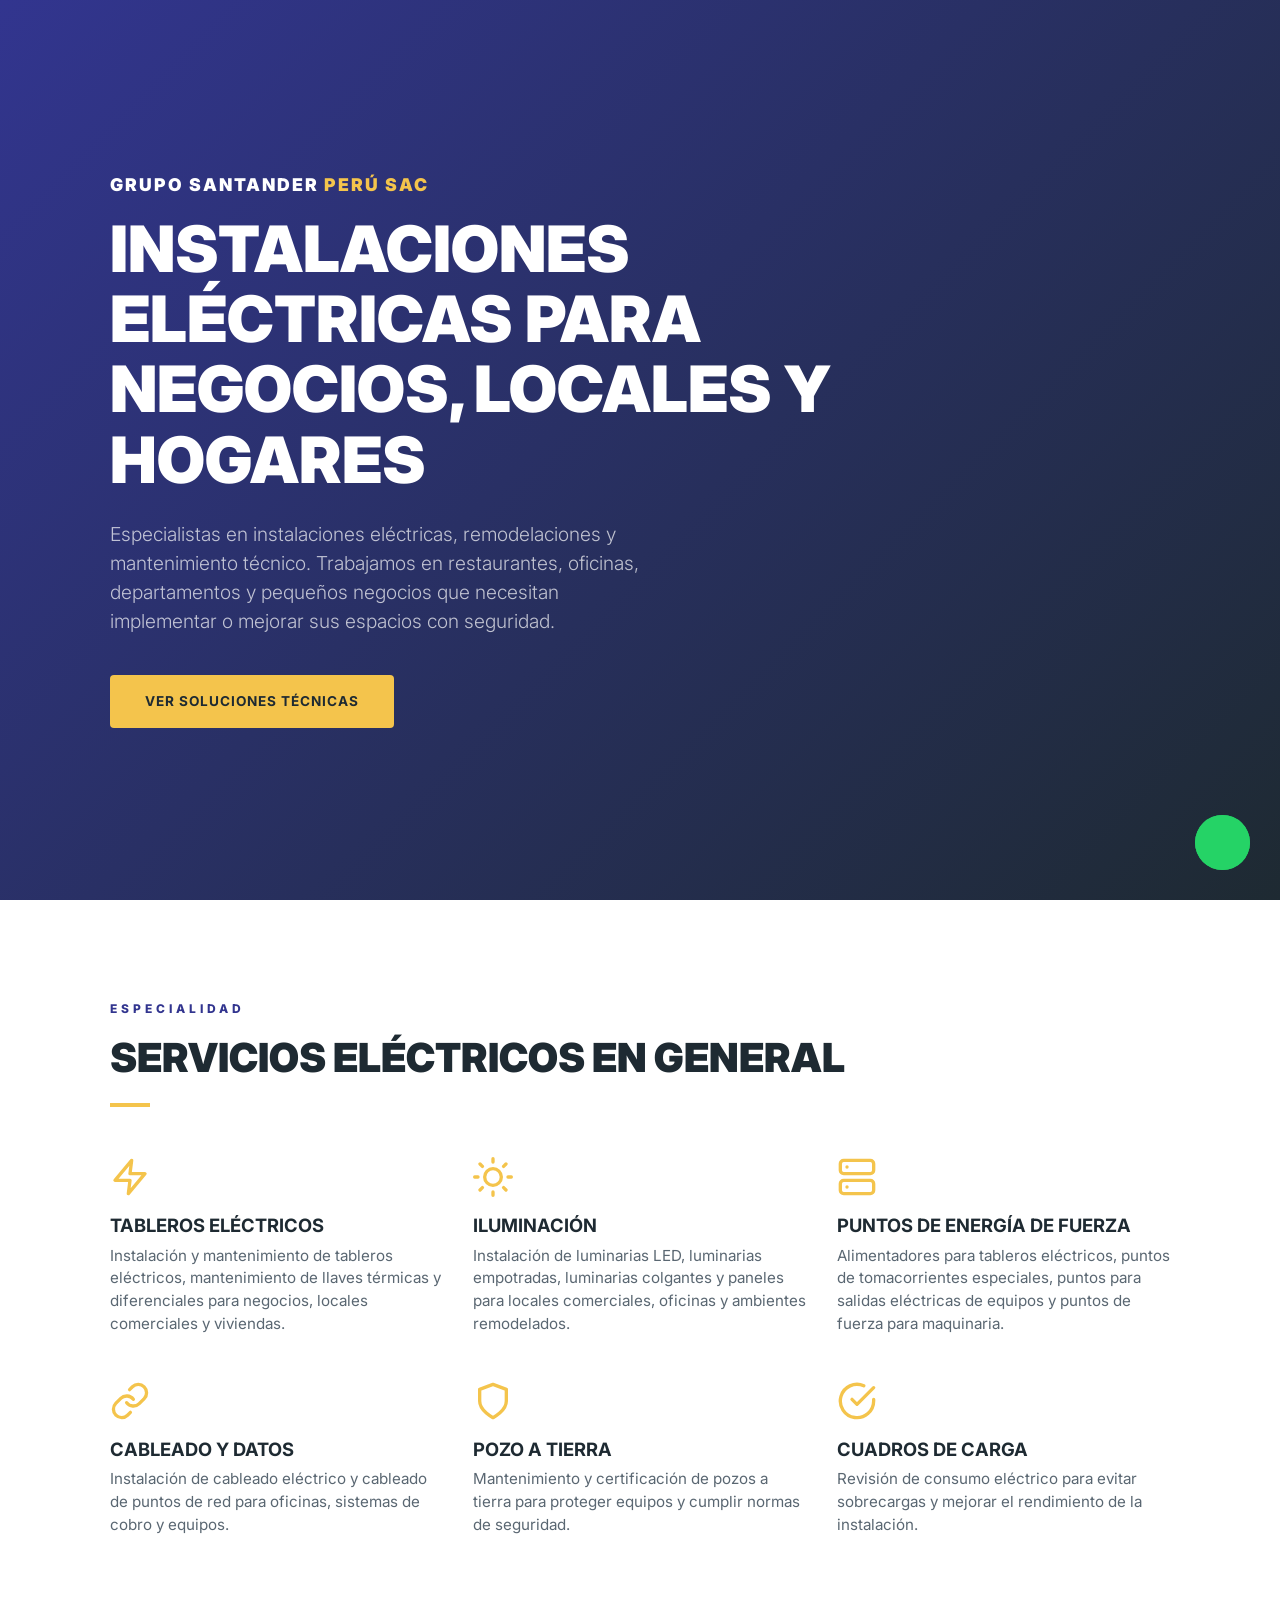
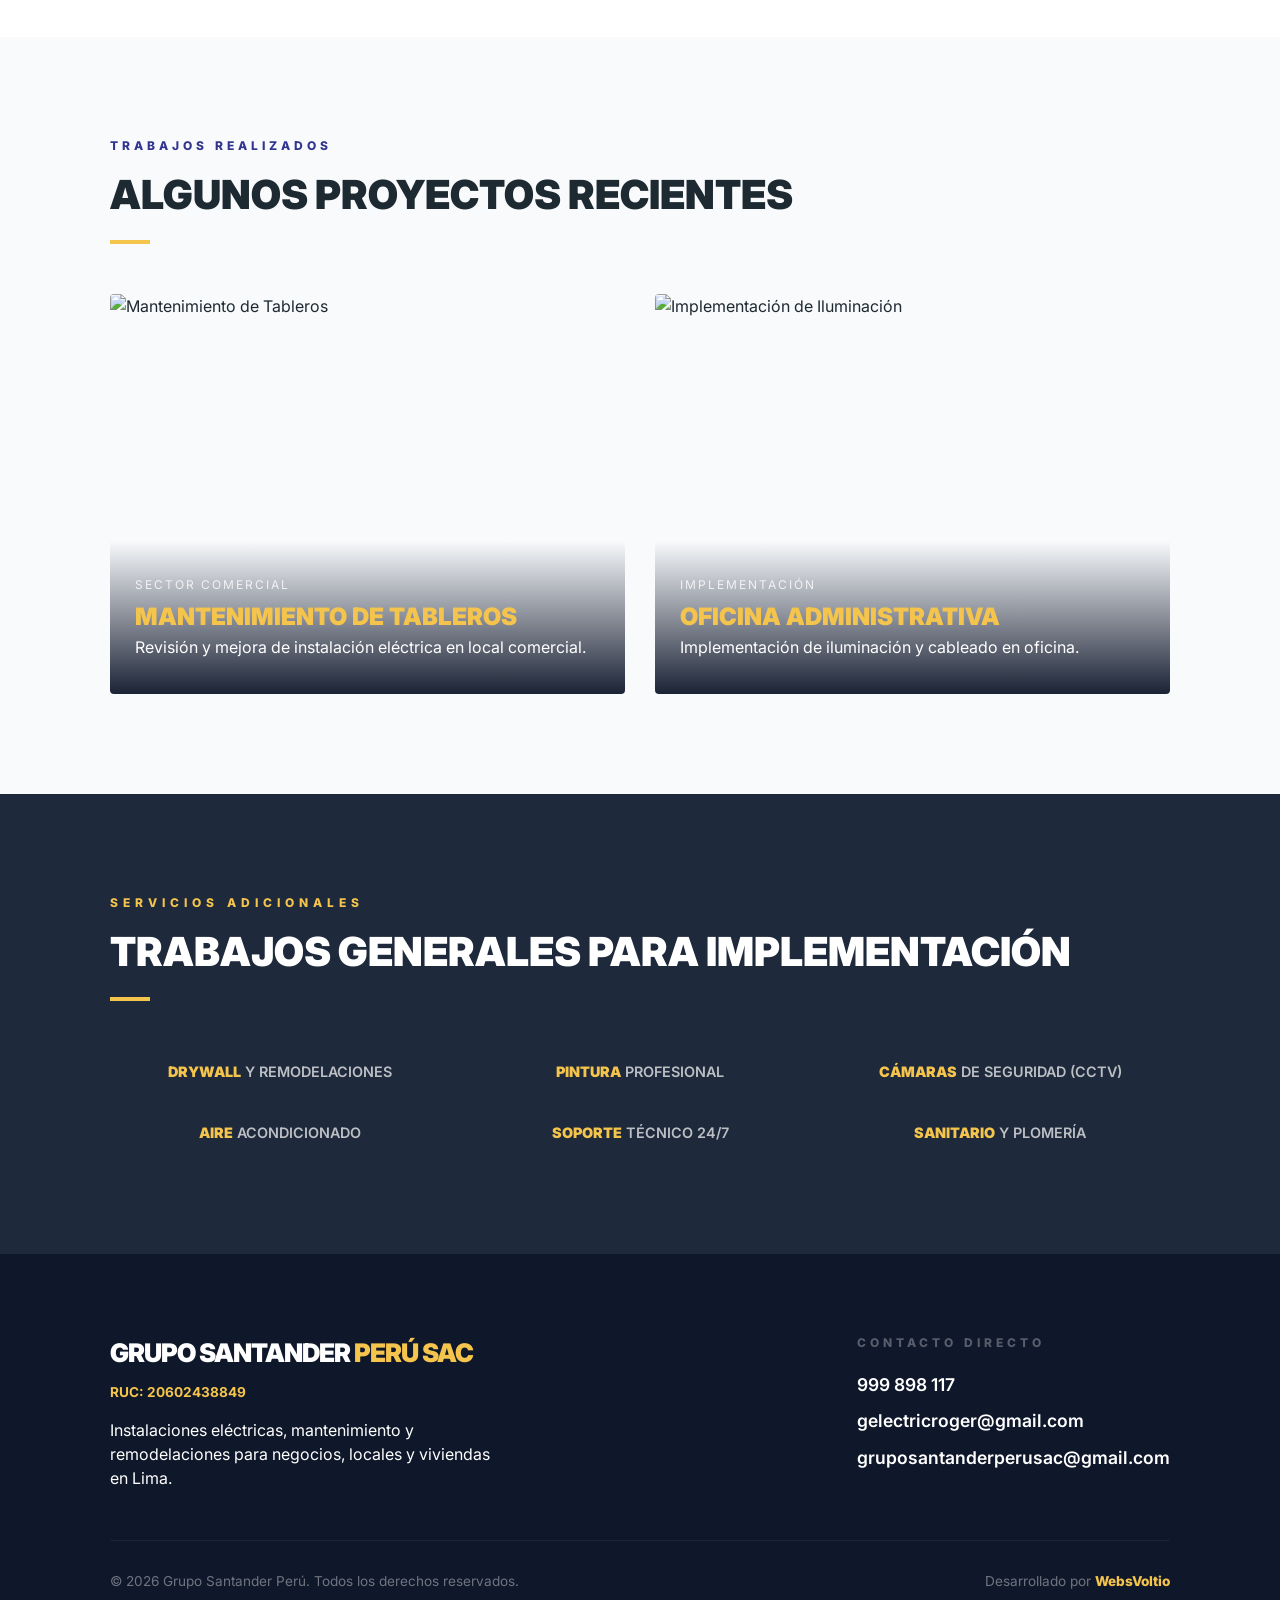
==== index.html @ 21183e74 "cambios cliente" ====
<!DOCTYPE html>
<html lang="es">
<head>
    <meta charset="UTF-8">
    <meta name="viewport" content="width=device-width, initial-scale=1.0">
    <meta name="description" content="Especialistas en instalaciones eléctricas modernas para restaurantes, oficinas y departamentos. Soluciones técnicas con garantía en Lima, Perú.">
    <meta name="keywords" content="instalaciones eléctricas, electricidad comercial, mantenimiento eléctrico, tableros eléctricos, pozo a tierra, drywall, pintura, Grupo Santander Perú">
    <meta name="author" content="Grupo Santander Perú">
    <meta name="robots" content="index, follow">

    <meta property="og:type" content="website">
    <meta property="og:title" content="Grupo Santander Perú | Instalaciones Eléctricas Modernas">
    <meta property="og:description" content="Implementación técnica para negocios y hogares. Rapidez, seguridad y garantía en cada proyecto.">
    <meta property="og:image" content="https://tu-dominio.com/img/preview-share.jpg"> <meta property="og:url" content="https://tu-dominio.com">

    <meta name="theme-color" content="#32358F">
    <title>Grupo Santander Perú | Instalaciones Eléctricas</title>
    
    <link rel="icon" type="image/svg+xml" href="data:image/svg+xml,<svg xmlns='http://www.w3.org/2000/svg' viewBox='0 0 24 24' fill='%23F4C44C'><path d='M20 4H4v2h16V4zm1 10v-2l-1-5H4l-1 5v2h1v6h10v-6h4v6h2v-6h1zm-9 4H6v-4h6v4z'/></svg>">    <link rel="stylesheet" href="./css/style.css">
    <link href="https://fonts.googleapis.com/css2?family=Inter:wght@400;700;900&display=swap" rel="stylesheet">
</head>
<body>
    <section class="hero">
    <div class="container">
        <div class="hero-content">
            <div class="brand-tagline">
                <span>GRUPO SANTANDER</span><span class="highlight">PERÚ SAC</span>
            </div>
            
            <h1>INSTALACIONES ELÉCTRICAS PARA NEGOCIOS, LOCALES Y HOGARES</h1>
            
            <p class="hero-desc">
                Especialistas en instalaciones eléctricas, remodelaciones y mantenimiento técnico. 
                Trabajamos en restaurantes, oficinas, departamentos y pequeños negocios que necesitan implementar o mejorar sus espacios con seguridad.
            </p>
            
            <div class="hero-btns">
                <a href="#service-detail" class="btn-primary">VER SOLUCIONES TÉCNICAS</a>
            </div>
        </div>
    </div>
</section>
    
    <section id="service-detail" class="service-detail">
    <div class="container">
        <div class="section-title">
            <span class="sub-tag">ESPECIALIDAD</span>
            <h2>Servicios Eléctricos en general</h2>
            <div class="line-divider"></div>
        </div>

        <div class="detail-grid">
            <div class="detail-item">
                <div class="icon-box">
                    <svg viewBox="0 0 24 24" fill="none" stroke="currentColor" stroke-width="2" stroke-linecap="round" stroke-linejoin="round"><path d="M13 2L3 14h9l-1 8 10-12h-9l1-8z"/></svg>
                </div>
                <div>
                    <h3>Tableros eléctricos</h3>
                    <p>Instalación y mantenimiento de tableros eléctricos, mantenimiento de llaves térmicas y diferenciales para negocios, locales comerciales y viviendas.</p>
                </div>
            </div>
            <div class="detail-item">
                <div class="icon-box">
                    <svg viewBox="0 0 24 24" fill="none" stroke="currentColor" stroke-width="2" stroke-linecap="round" stroke-linejoin="round"><circle cx="12" cy="12" r="5"/><path d="M12 1v2M12 21v2M4.22 4.22l1.42 1.42M18.36 18.36l1.42 1.42M1 12h2M21 12h2M4.22 19.78l1.42-1.42M18.36 5.64l1.42-1.42"/></svg>
                </div>
                <div>
                    <h3>Iluminación</h3>
                    <p>Instalación de luminarias LED, luminarias empotradas, luminarias colgantes y paneles para locales comerciales, oficinas y ambientes remodelados.</p>
                </div>
            </div>
            <div class="detail-item">
                <div class="icon-box">
                    <svg viewBox="0 0 24 24" fill="none" stroke="currentColor" stroke-width="2" stroke-linecap="round" stroke-linejoin="round"><rect x="2" y="2" width="20" height="8" rx="2" ry="2"/><rect x="2" y="14" width="20" height="8" rx="2" ry="2"/><line x1="6" y1="6" x2="6.01" y2="6"/><line x1="6" y1="18" x2="6.01" y2="18"/></svg>
                </div>
                <div>
                    <h3>Puntos de energía de fuerza</h3>
                    <p>Alimentadores para tableros eléctricos, puntos de tomacorrientes especiales, puntos para salidas eléctricas de equipos y puntos de fuerza para maquinaria.</p>
                </div>
            </div>
            <div class="detail-item">
                <div class="icon-box">
                    <svg viewBox="0 0 24 24" fill="none" stroke="currentColor" stroke-width="2" stroke-linecap="round" stroke-linejoin="round"><path d="M10 13a5 5 0 0 0 7.54.54l3-3a5 5 0 0 0-7.07-7.07l-1.72 1.71"/><path d="M14 11a5 5 0 0 0-7.54-.54l-3 3a5 5 0 0 0 7.07 7.07l1.71-1.71"/></svg>
                </div>
                <div>
                    <h3>Cableado y datos</h3>
                    <p>Instalación de cableado eléctrico y cableado de puntos de red para oficinas, sistemas de cobro y equipos.</p>
                </div>
            </div>
            <div class="detail-item">
                <div class="icon-box">
                    <svg viewBox="0 0 24 24" fill="none" stroke="currentColor" stroke-width="2" stroke-linecap="round" stroke-linejoin="round"><path d="M12 22s8-4 8-10V5l-8-3-8 3v7c0 6 8 10 8 10z"/></svg>
                </div>
                <div>
                    <h3>Pozo a tierra</h3>
                    <p>Mantenimiento y certificación de pozos a tierra para proteger equipos y cumplir normas de seguridad.</p>
                </div>
            </div>
            <div class="detail-item">
                <div class="icon-box">
                    <svg viewBox="0 0 24 24" fill="none" stroke="currentColor" stroke-width="2" stroke-linecap="round" stroke-linejoin="round"><path d="M22 11.08V12a10 10 0 1 1-5.93-9.14"/><polyline points="22 4 12 14.01 9 11.01"/></svg>
                </div>
                <div>
                    <h3>Cuadros de Carga</h3>
                    <p>Revisión de consumo eléctrico para evitar sobrecargas y mejorar el rendimiento de la instalación.</p>
                </div>
            </div>
        </div>
    </div>
</section>

    <section id="proyectos" class="projects-minimal">
    <div class="container">
        <div class="section-title">
            <span class="sub-tag">TRABAJOS REALIZADOS</span>
            <h2>Algunos proyectos recientes</h2>
            <div class="line-divider"></div>
        </div>

        <div class="project-simple-grid">
            <div class="project-thumb">
                <img src="https://images.unsplash.com/photo-1558403194-611308249627?auto=format&fit=crop&q=80" alt="Mantenimiento de Tableros">
                <div class="project-info">
                    <span class="tag">SECTOR COMERCIAL</span>
                    <h4 class="important-text">MANTENIMIENTO DE TABLEROS</h4>
                    <p>Revisión y mejora de instalación eléctrica en local comercial.</p>
                </div>
            </div>
            <div class="project-thumb">
                <img src="https://images.unsplash.com/photo-1513506003901-1e6a229e2d15?auto=format&fit=crop&q=80" alt="Implementación de Iluminación">
                <div class="project-info">
                    <span class="tag">IMPLEMENTACIÓN</span>
                    <h4 class="important-text">OFICINA ADMINISTRATIVA</h4>
                    <p>Implementación de iluminación y cableado en oficina.</p>
                </div>
            </div>
        </div>
    </div>
</section>

    <section class="additional-services transition-footer">
    <div class="container">
        <div class="section-title">
            <span class="sub-tag">SERVICIOS ADICIONALES</span>
            <h2 class="light-text">Trabajos Generales para Implementación</h2>
            <div class="line-divider"></div>
        </div>

        <div class="additional-grid">
            <div class="additional-item">
                <span class="highlight-word">DRYWALL</span> Y REMODELACIONES
            </div>
            <div class="additional-item">
                <span class="highlight-word">PINTURA</span> PROFESIONAL
            </div>
            <div class="additional-item">
                <span class="highlight-word">CÁMARAS</span> DE SEGURIDAD (CCTV)
            </div>
            <div class="additional-item">
                <span class="highlight-word">AIRE</span> ACONDICIONADO
            </div>
            <div class="additional-item">
                <span class="highlight-word">SOPORTE</span> TÉCNICO 24/7
            </div>
            <div class="additional-item">
                <span class="highlight-word">SANITARIO</span> Y PLOMERÍA
            </div>
        </div>
    </div>
</section>

    <footer class="main-footer">
    <div class="container">
        <div class="footer-content">
            <div class="footer-brand">
                <div class="logo-footer">
                    <span>GRUPO SANTANDER </span><span class="highlight">PERÚ SAC</span>
                </div>
                <p class="ruc">RUC: 20602438849</p>
                <p class="brand-desc">
                    Instalaciones eléctricas, mantenimiento y remodelaciones para negocios, locales y viviendas en Lima.
                </p>
            </div>

            <div class="footer-contact">
                <span class="footer-label">CONTACTO DIRECTO</span>
                <div class="contact-list">
                    <a href="tel:+51999898117" class="contact-link">999 898 117</a>
                    <a href="mailto:gelectricroger@gmail.com" class="contact-link">gelectricroger@gmail.com</a>
                    <a href="mailto:gelectricroger@gmail.com" class="contact-link">gruposantanderperusac@gmail.com</a>
                </div>
            </div>
        </div>

        <div class="footer-bottom">
            <p>&copy; 2026 Grupo Santander Perú. Todos los derechos reservados.</p>
            <div class="websvoltio-signature">
                Desarrollado por <a href="https://rc-at.github.io/websvoltio-landing/" target="_blank">WebsVoltio</a>
            </div>
        </div>
    </div>
</footer>

    <a href="https://wa.me/51999898117?text=Hola%20Grupo%20Santander%20Per%C3%BA%2C%20vi%20su%20p%C3%A1gina%20web.%20Deseo%20una%20cotizaci%C3%B3n%20para%20un%20proyecto%20de%20%5BRemodelaci%C3%B3n%20%2F%20Mantenimiento%5D%20en%20mi%20%5BLocal%20%2F%20Oficina%5D." class="whatsapp-btn" target="_blank">
    <span id="wa-msg" class="whatsapp-message">¿Necesitas ayuda? <strong>Escríbenos</strong></span>
    <div class="whatsapp-icon-container">
        <div class="inner-pulse"></div>
        <img src="https://upload.wikimedia.org/wikipedia/commons/6/6b/WhatsApp.svg" alt="WhatsApp">
    </div>
</a>
<script src="js/main.js"></script>
</body>
</html>
---- css/style.css ----
/* 1. VARIABLES Y CONFIGURACIÓN BASE */
:root {
    --primary-blue: #32358F;
    --dark-slate: #1e2a32;
    --accent-yellow: #F4C44C;
    --white: #ffffff;
    --text-gray: #64748b;
    --light-bg: #f8fafc;
    --transition-dark: #1e293b;
    --footer-bg: #0f172a;
    --max-width: 1100px; 
}

* {
    margin: 0;
    padding: 0;
    box-sizing: border-box;
    font-family: 'Inter', sans-serif;
    scroll-behavior: smooth;
}

body {
    background-color: var(--white);
    color: var(--dark-slate);
    line-height: 1.5;
    overflow-x: hidden;
}

.container {
    width: 100%;
    max-width: var(--max-width);
    padding: 0 20px;
    margin: 0 auto;
}

/* 2. HERO (VISTA DE IMPACTO) */
.hero {
    height: 100vh;
    min-height: 560px;
    width: 100%;
    display: flex;
    align-items: center;
    background: linear-gradient(135deg, var(--primary-blue) 0%, var(--dark-slate) 100%);
    color: var(--white);
    position: relative;
    overflow: hidden;
}

.hero-content { max-width: 800px; }

.brand-tagline {
    font-weight: 900;
    font-size: clamp(0.9rem, 3vw, 1.1rem);
    letter-spacing: 2px;
    margin-bottom: 15px;
    display: block;
    text-transform: uppercase;
}

.brand-tagline .highlight { color: var(--accent-yellow); margin-left: 5px; }

.hero h1 {
    font-size: clamp(1.8rem, 7vw, 4rem); 
    line-height: 1.1;
    margin-bottom: 25px;
    text-transform: uppercase;
    font-weight: 900;
}

.hero-desc {
    font-size: clamp(0.95rem, 2.5vw, 1.2rem);
    color: rgba(255, 255, 255, 0.7);
    margin-bottom: 40px;
    font-weight: 300;
    max-width: 550px;
}

.btn-primary {
    display: inline-block;
    background: var(--accent-yellow);
    color: var(--dark-slate);
    padding: 16px 35px;
    border-radius: 4px;
    text-decoration: none;
    font-weight: 700;
    letter-spacing: 1px;
    text-transform: uppercase;
    font-size: 0.85rem;
    transition: transform 0.3s ease, background 0.3s ease;
}

.btn-primary:hover { transform: translateY(-3px); background: #e5b63d; }

/* 3. SOLUCIONES (GRID TÉCNICO) */
.service-detail { padding: clamp(60px, 10vw, 100px) 0; }

.section-title { margin-bottom: 50px; }

.sub-tag {
    color: var(--primary-blue);
    font-weight: 800;
    font-size: 0.75rem;
    letter-spacing: 4px;
    display: block;
    margin-bottom: 10px;
    text-transform: uppercase;
}

.section-title h2 {
    font-size: clamp(1.5rem, 6vw, 2.5rem);
    font-weight: 900;
    text-transform: uppercase;
}

.line-divider {
    width: 40px;
    height: 4px;
    background: var(--accent-yellow);
    margin-top: 15px;
}

.detail-grid {
    display: grid;
    grid-template-columns: repeat(3, 1fr);
    gap: 45px 30px;
}

.detail-item { display: flex; flex-direction: column; gap: 15px; }
.icon-box { width: 40px; height: 40px; color: var(--accent-yellow); }
.detail-item h3 { font-size: 1.15rem; font-weight: 700; text-transform: uppercase; margin-bottom: 5px; }
.detail-item p { font-size: 0.95rem; color: #5a6772; }

/* 4. PROYECTOS REALIZADOS */
.projects-minimal { padding: clamp(60px, 10vw, 100px) 0; background-color: var(--light-bg); }

.project-simple-grid {
    display: grid;
    grid-template-columns: repeat(2, 1fr);
    gap: 30px;
}

.project-thumb {
    position: relative;
    border-radius: 4px;
    overflow: hidden;
    height: 400px;
}

.project-thumb img { width: 100%; height: 100%; object-fit: cover; transition: transform 0.6s ease; }
.project-thumb:hover img { transform: scale(1.05); }

.project-info {
    position: absolute;
    bottom: 0; left: 0; width: 100%;
    padding: 35px 25px;
    background: linear-gradient(transparent, rgba(15, 23, 42, 0.95));
    color: var(--white);
    display: flex;
    flex-direction: column;
    justify-content: flex-end;
}

.project-info .tag { font-size: 0.75rem; letter-spacing: 2px; margin-bottom: 5px; opacity: 0.8; }
.project-info .important-text { color: var(--accent-yellow); font-size: clamp(1.2rem, 4vw, 1.5rem); font-weight: 900; text-transform: uppercase; }

/* 5. COMPLEMENTARIOS (ESTILO LIMPIO) */
.additional-services.transition-footer {
    background-color: var(--transition-dark);
    color: var(--white);
    padding: clamp(60px, 10vw, 100px) 0;
}

/* Título de sección Complementarios: EXTRAS en amarillo */
.transition-footer .sub-tag { color: var(--accent-yellow); letter-spacing: 5px; }
.transition-footer .section-title h2 { color: var(--white); }

.additional-grid {
    display: grid;
    grid-template-columns: repeat(3, 1fr);
    gap: 20px;
}

.additional-item {
    font-size: 0.9rem;
    color: rgba(255, 255, 255, 0.7);
    font-weight: 600;
    text-transform: uppercase;
    text-align: center;
    padding: 10px;
}

.highlight-word { color: var(--accent-yellow); font-weight: 900; }

/* 6. FOOTER (JERARQUÍA RESTAURADA) */
.main-footer {
    background-color: var(--footer-bg);
    color: var(--white);
    padding: 80px 0 30px;
}

.footer-content {
    display: flex;
    justify-content: space-between;
    gap: 40px;
    margin-bottom: 50px;
}

.footer-brand { max-width: 400px; }

/* Logo Footer grande y grueso */
.logo-footer {
    font-size: 1.6rem;
    font-weight: 900;
    margin-bottom: 10px;
    letter-spacing: -1px;
    text-transform: uppercase;
}

.logo-footer .highlight { color: var(--accent-yellow); }

.ruc { color: var(--accent-yellow); font-size: 0.85rem; font-weight: 700; margin-bottom: 15px; }

/* Label de contacto estilo sub-tag en gris */
.footer-label {
    display: block;
    font-size: 0.75rem;
    font-weight: 800;
    letter-spacing: 4px;
    color: rgba(255, 255, 255, 0.3);
    margin-bottom: 20px;
    text-transform: uppercase;
}

.contact-link {
    display: block;
    color: var(--white);
    text-decoration: none;
    font-weight: 600;
    font-size: clamp(1rem, 3vw, 1.1rem);
    margin-bottom: 10px;
    transition: color 0.3s;
}

.contact-link:hover { color: var(--accent-yellow); }

.footer-bottom {
    border-top: 1px solid rgba(255, 255, 255, 0.05);
    padding-top: 30px;
    display: flex;
    justify-content: space-between;
    align-items: center;
    font-size: 0.85rem;
    color: rgba(255, 255, 255, 0.4);
}

.websvoltio-signature a { color: var(--accent-yellow); text-decoration: none; font-weight: 800; }

/* 7. WHATSAPP (ANIMACIÓN Y DESAPARICIÓN) */
.whatsapp-btn {
    position: fixed;
    bottom: 30px;
    right: 30px;
    display: flex;
    align-items: center;
    text-decoration: none;
    z-index: 9999;
    /* PASO 1: Hacemos que todo el componente sea "invisible" a los clics */
    pointer-events: none; 
}

.whatsapp-message {
    background-color: white;
    color: #333;
    padding: 8px 15px;
    border-radius: 20px 20px 0 20px;
    font-size: 0.85rem;
    box-shadow: 0 4px 15px rgba(0,0,0,0.15);
    margin-right: 12px;
    white-space: nowrap;
    opacity: 0;
    visibility: hidden;
    /* PASO 2: El mensaje sigue siendo no clicable */
    pointer-events: none; 
    animation: handleMessage 8s ease 2s forwards;
}

/* El hover se mantiene para la visualización */
.whatsapp-btn:hover .whatsapp-message { 
    opacity: 1; 
    visibility: visible; 
}

.whatsapp-icon-container {
    width: 55px; height: 55px;
    background: #25d366;
    border-radius: 50%;
    display: flex; justify-content: center; align-items: center;
    position: relative;
    animation: wiggle 3s infinite;
    /* PASO 3: ACTIVAMOS el clic SOLO en el icono */
    pointer-events: auto; 
    cursor: pointer;
}

.whatsapp-icon-container img { width: 30px; }

.inner-pulse {
    position: absolute;
    width: 100%; height: 100%;
    background: #25d366;
    border-radius: 50%;
    animation: pulse-ring 2s infinite;
    pointer-events: none; /* El pulso tampoco debe estorbar */
}

@keyframes handleMessage {
    0% { opacity: 0; visibility: visible; transform: translateX(10px); }
    10% { opacity: 1; transform: translateX(0); }
    90% { opacity: 1; visibility: visible; }
    100% { opacity: 0; visibility: hidden; transform: translateX(10px); }
}

@keyframes pulse-ring {
    0% { transform: scale(1); opacity: 0.6; }
    100% { transform: scale(1.6); opacity: 0; }
}

@keyframes wiggle {
    0%, 90% { transform: rotate(0); }
    92% { transform: rotate(10deg); }
    94% { transform: rotate(-10deg); }
    100% { transform: rotate(0); }
}

/* 8. MEDIA QUERIES (ÁREA DE SEGURIDAD Y RESPONSIVO) */

/* NUEVA REGLA: Espacio adicional para no obstruir link en pantallas medianas/pequeñas */
@media (max-width: 1300px) {
    .main-footer {
        padding-bottom: 100px; /* Área de seguridad para el botón flotante */
    }
}

@media (max-width: 992px) {
    .detail-grid, .additional-grid { grid-template-columns: repeat(2, 1fr); }
}

@media (max-width: 768px) {
    .hero { text-align: center; }
    .hero-content { margin: 0 auto; }
    .hero-desc { margin: 0 auto 35px; }
    
    .project-simple-grid { grid-template-columns: 1fr; }
    
    .footer-content, .footer-bottom { 
        flex-direction: column; 
        text-align: center; 
        align-items: center; 
        gap: 30px; 
    }
    
    /* El mensaje desaparece en móvil para liberar pantalla */
    .whatsapp-message { display: none !important; }
    .whatsapp-btn { right: 20px; bottom: 20px; }
}

@media (max-width: 600px) {
    .detail-grid, .additional-grid { grid-template-columns: 1fr; }
    .project-thumb { height: 320px; }
}

@media (max-width: 480px) {
    .container { padding: 0 15px; }
}
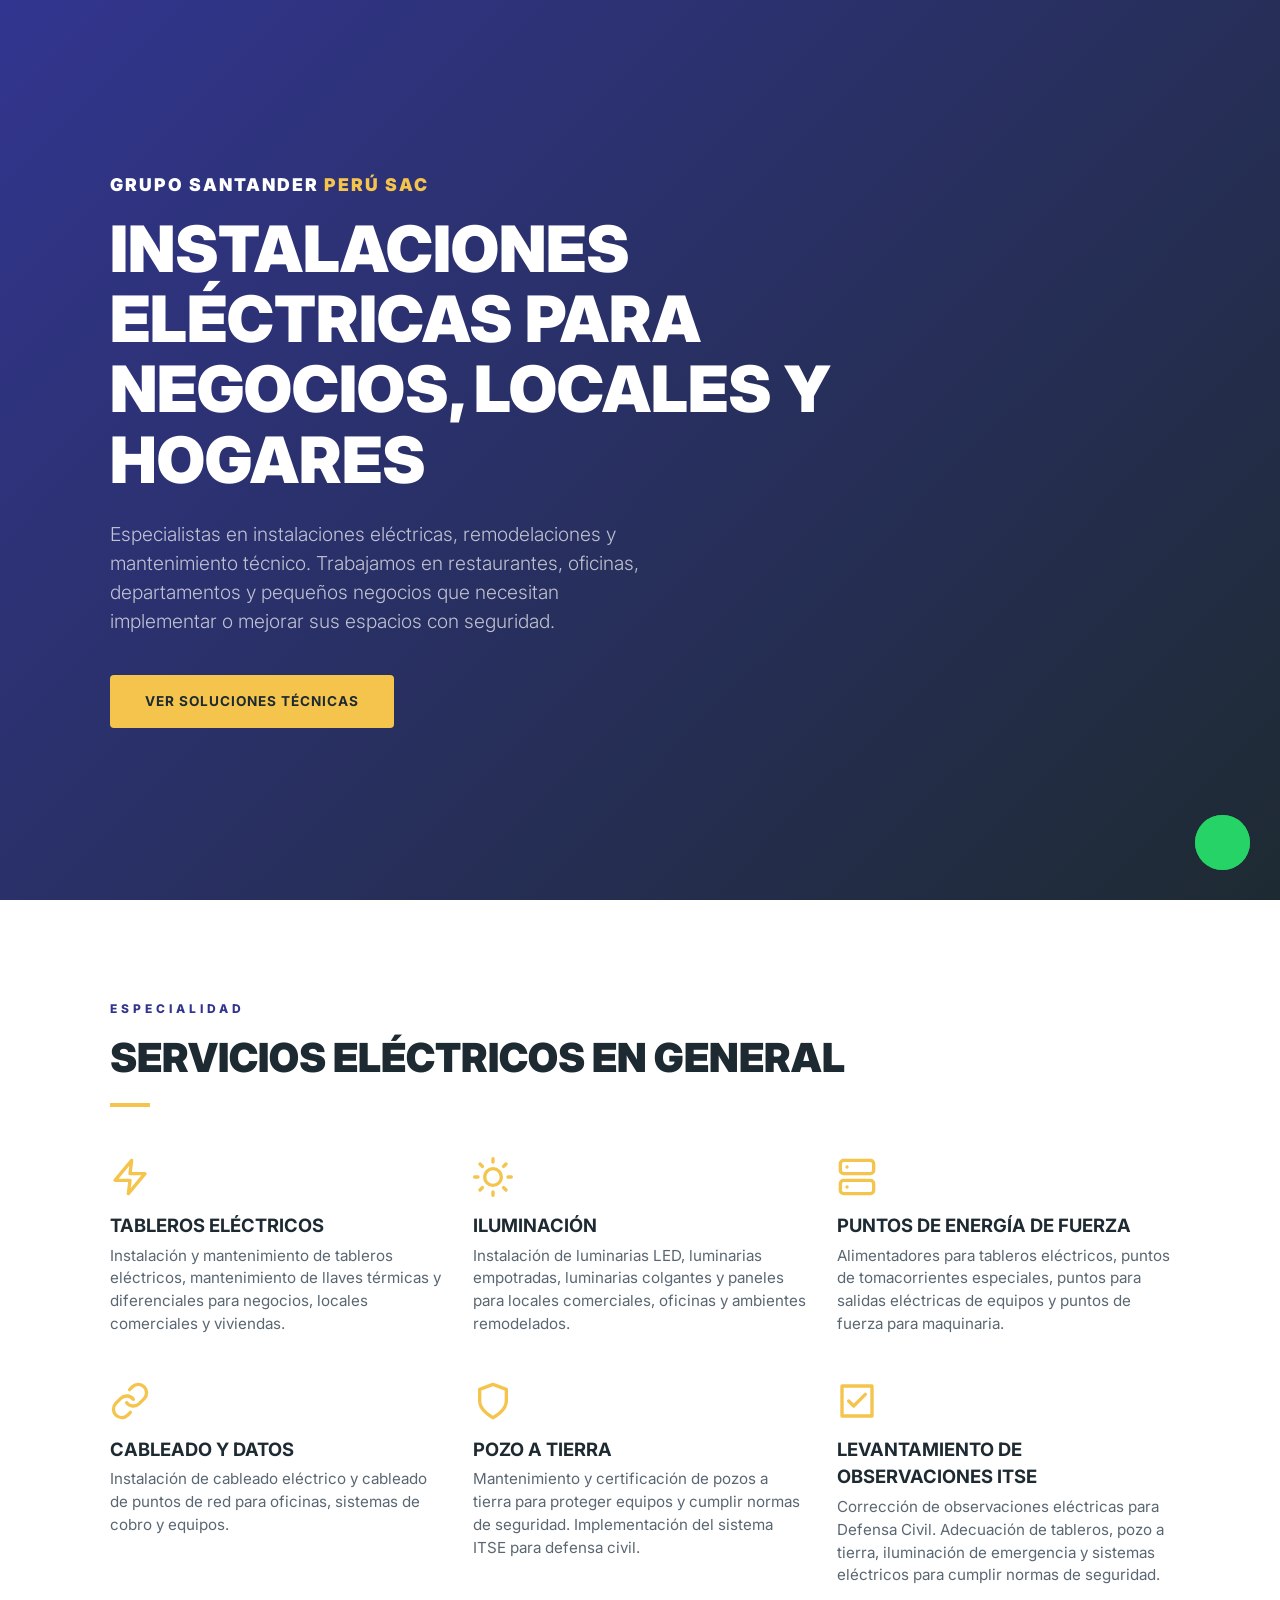
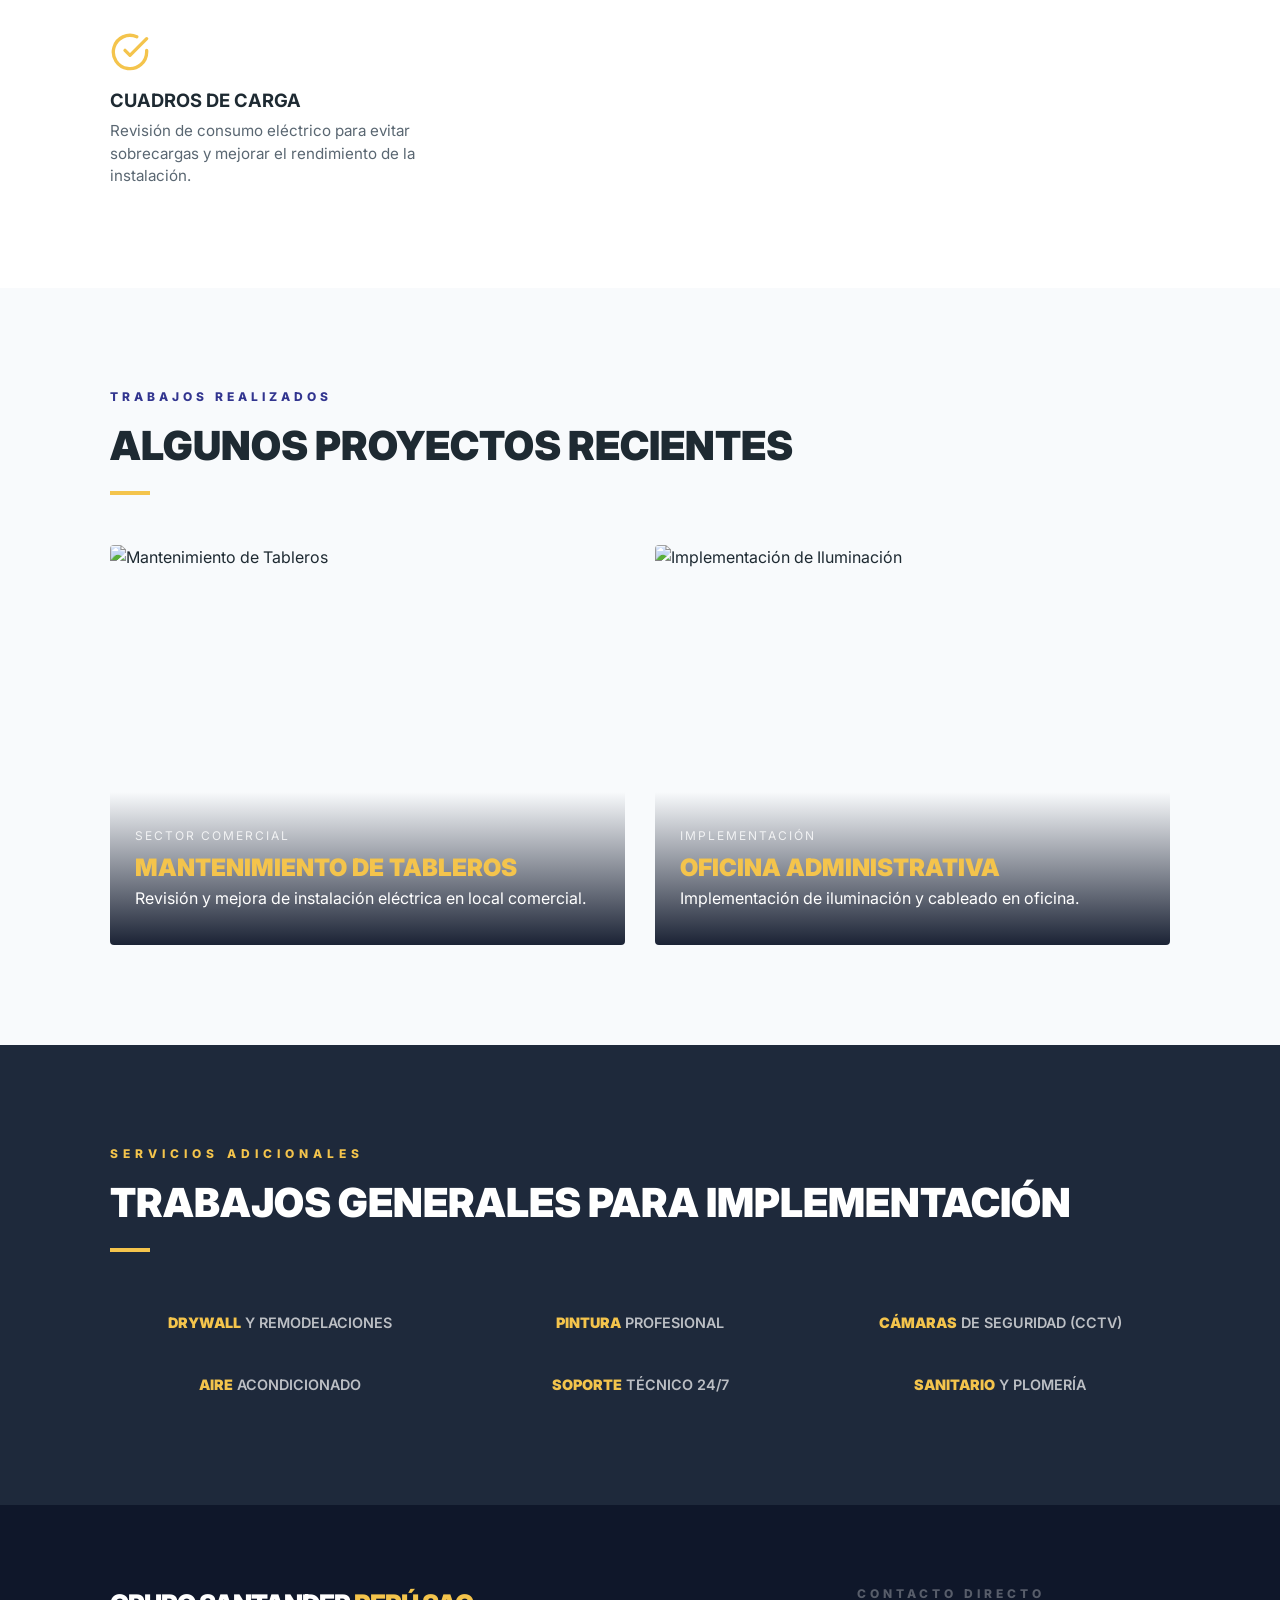
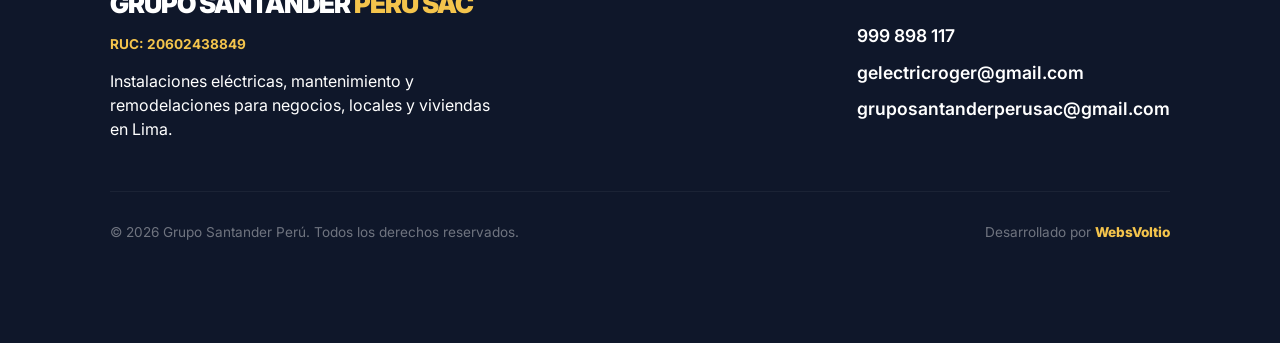
==== commit 7a083e48: "textos nuevos cliente" ====
--- a/index.html
+++ b/index.html
@@ -14,7 +14,7 @@
     <meta property="og:image" content="https://tu-dominio.com/img/preview-share.jpg"> <meta property="og:url" content="https://tu-dominio.com">
 
     <meta name="theme-color" content="#32358F">
-    <title>Grupo Santander Perú | Instalaciones Eléctricas</title>
+    <title>Grupo Santander Perú | Instalaciones eléctricas e implementación de edificios</title>
     
     <link rel="icon" type="image/svg+xml" href="data:image/svg+xml,<svg xmlns='http://www.w3.org/2000/svg' viewBox='0 0 24 24' fill='%23F4C44C'><path d='M20 4H4v2h16V4zm1 10v-2l-1-5H4l-1 5v2h1v6h10v-6h4v6h2v-6h1zm-9 4H6v-4h6v4z'/></svg>">    <link rel="stylesheet" href="./css/style.css">
     <link href="https://fonts.googleapis.com/css2?family=Inter:wght@400;700;900&display=swap" rel="stylesheet">
@@ -92,7 +92,24 @@
                 </div>
                 <div>
                     <h3>Pozo a tierra</h3>
-                    <p>Mantenimiento y certificación de pozos a tierra para proteger equipos y cumplir normas de seguridad.</p>
+                    <p>Mantenimiento y certificación de pozos a tierra para proteger equipos y cumplir normas de seguridad. Implementación del sistema ITSE para defensa civil.</p>
+                </div>
+            </div>
+             <div class="detail-item">
+                <div class="icon-box">
+                    <svg viewBox="0 0 24 24" fill="none" stroke="currentColor" stroke-width="2" 
+                    stroke-linecap="round" stroke-linejoin="round">
+                        <path d="M3 3h18v18H3z"/>
+                        <path d="M7 12l3 3 7-7"/>
+                    </svg>
+                </div>
+                <div>
+                    <h3>Levantamiento de observaciones ITSE</h3>
+                    <p>
+                    Corrección de observaciones eléctricas para Defensa Civil. 
+                    Adecuación de tableros, pozo a tierra, iluminación de emergencia 
+                    y sistemas eléctricos para cumplir normas de seguridad.
+                    </p>
                 </div>
             </div>
             <div class="detail-item">
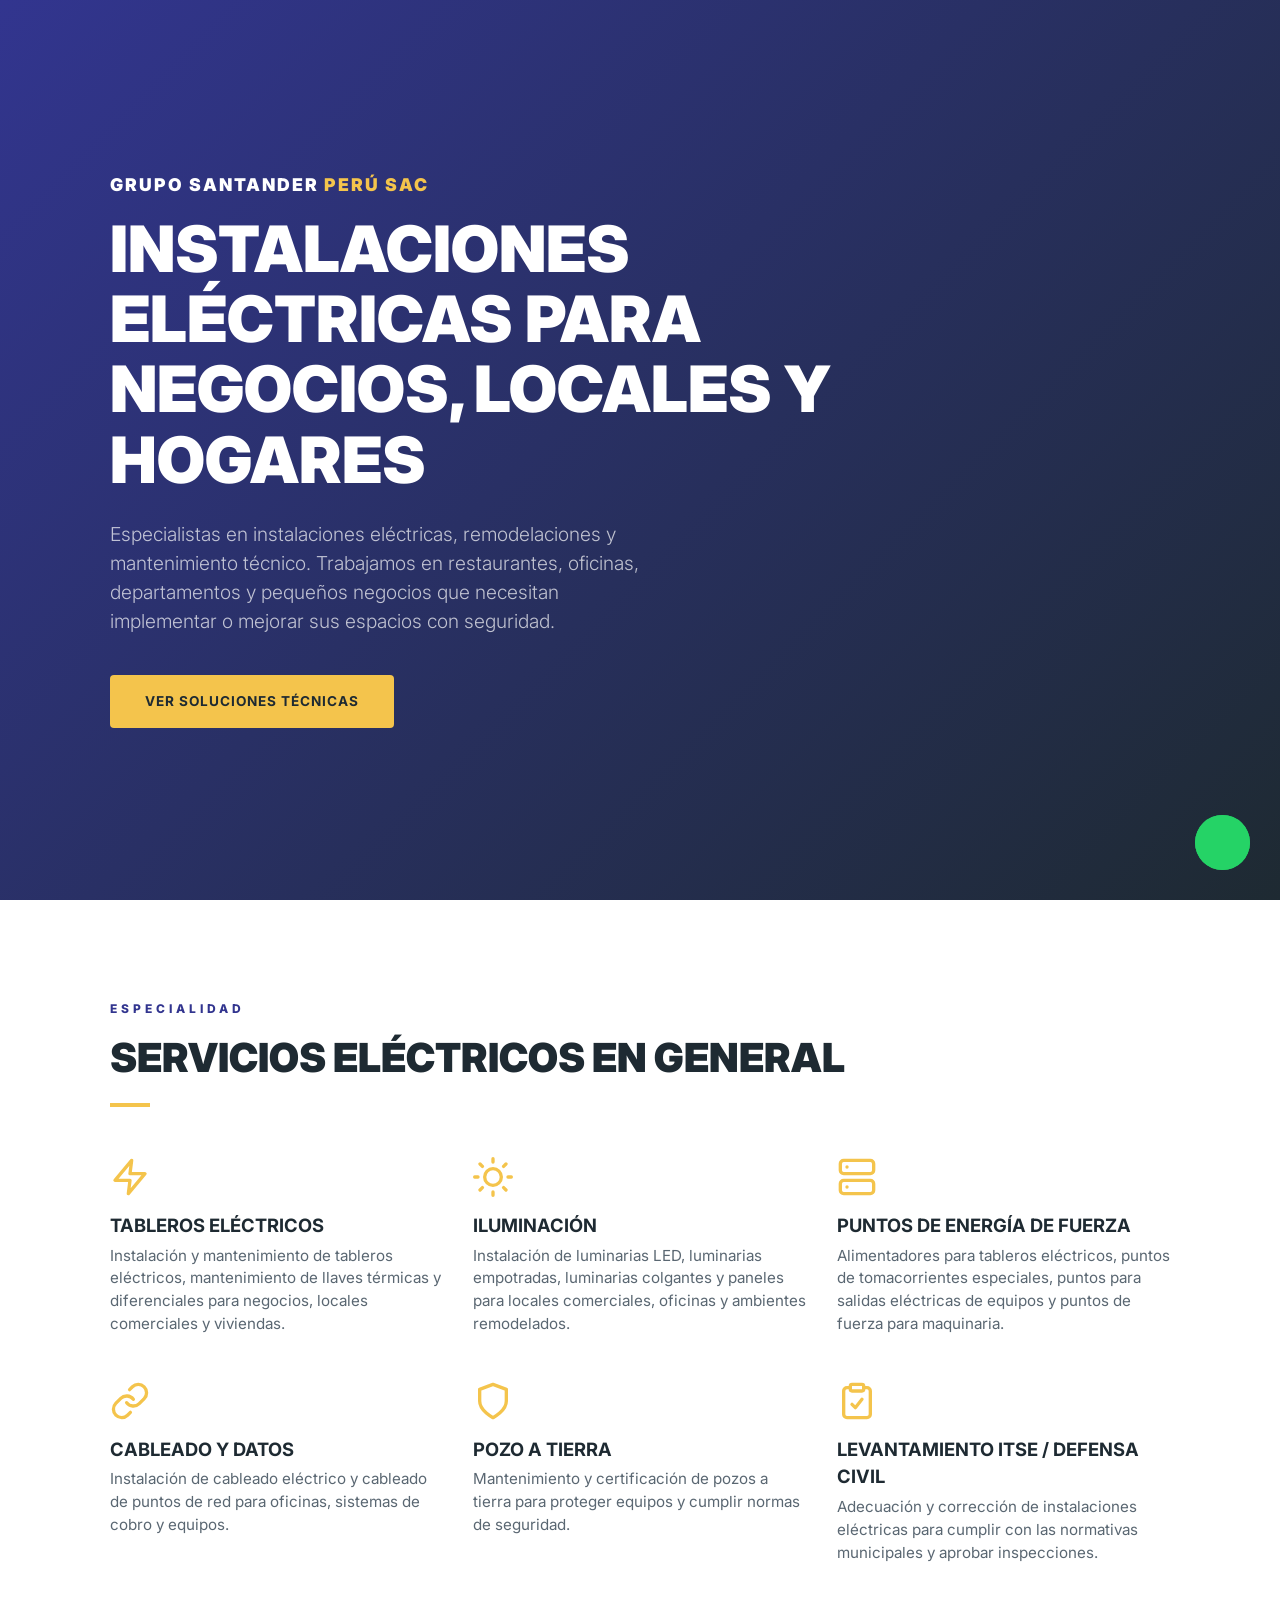
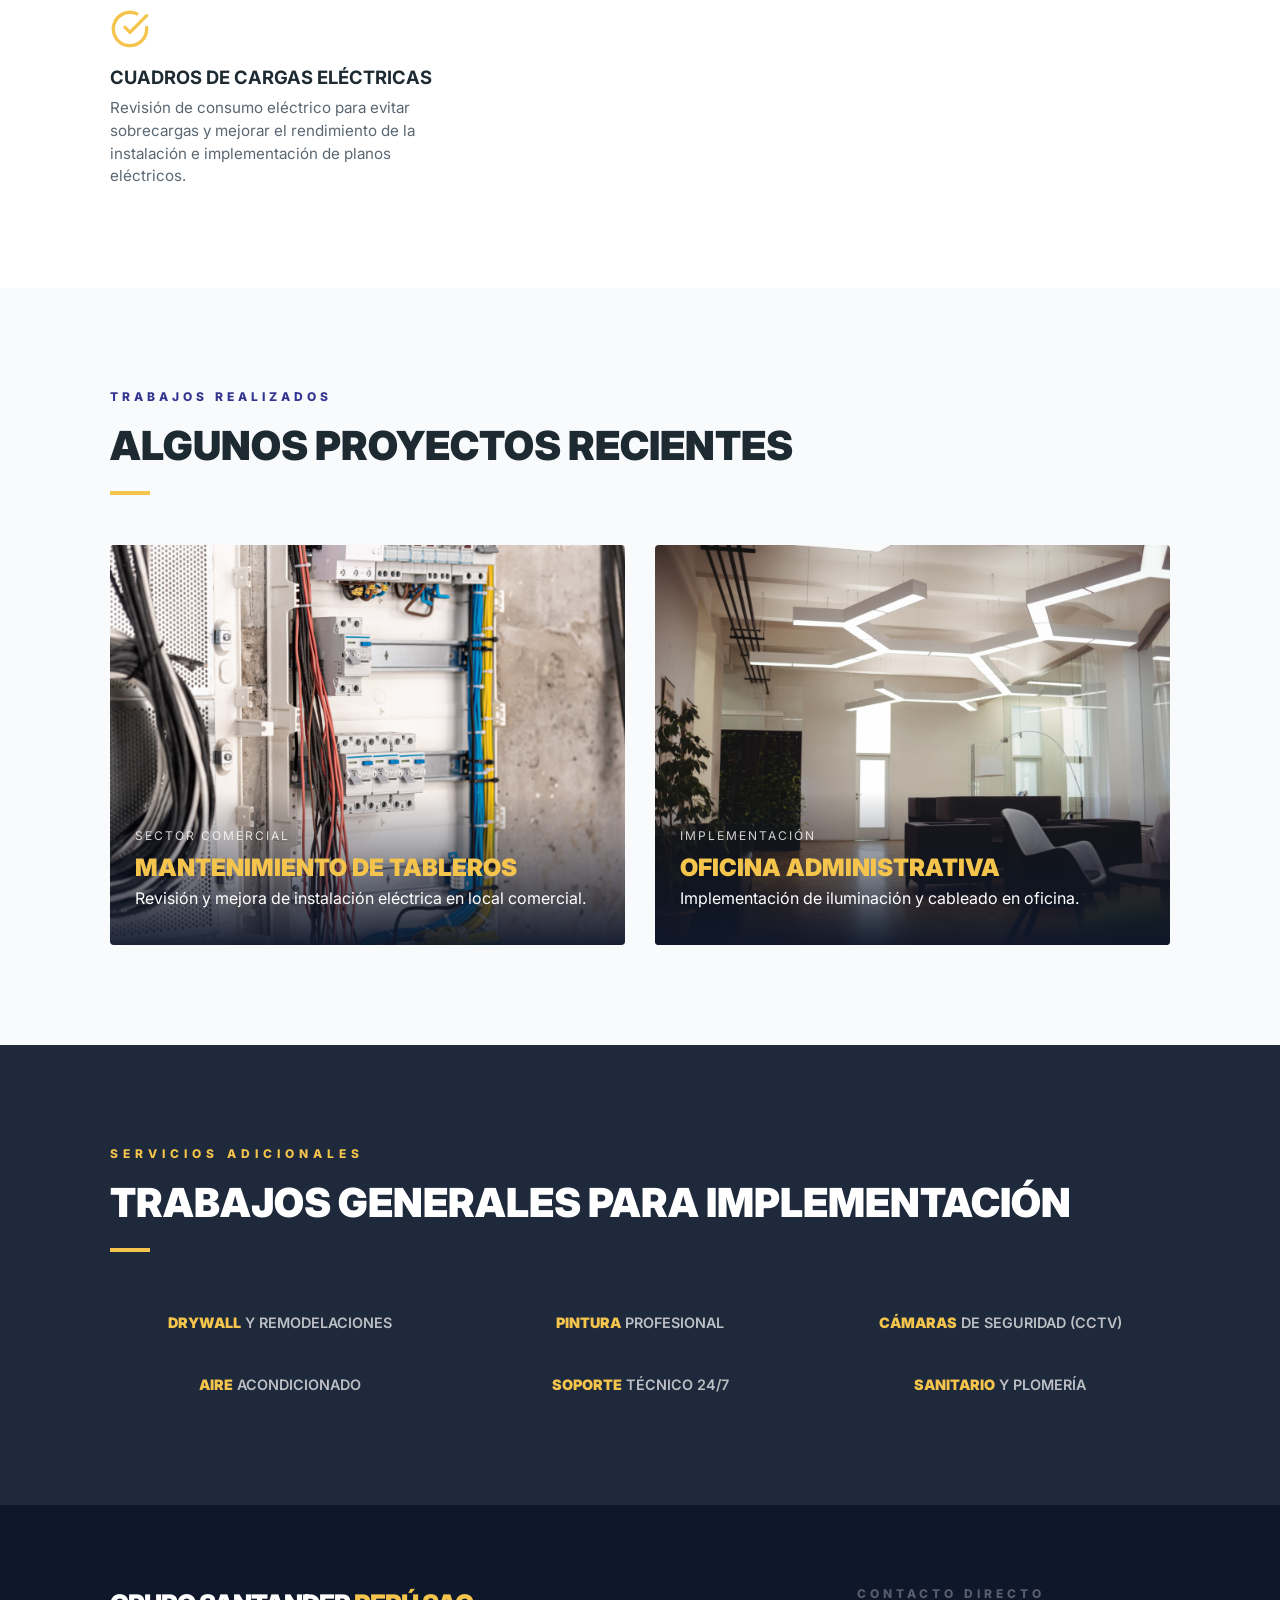
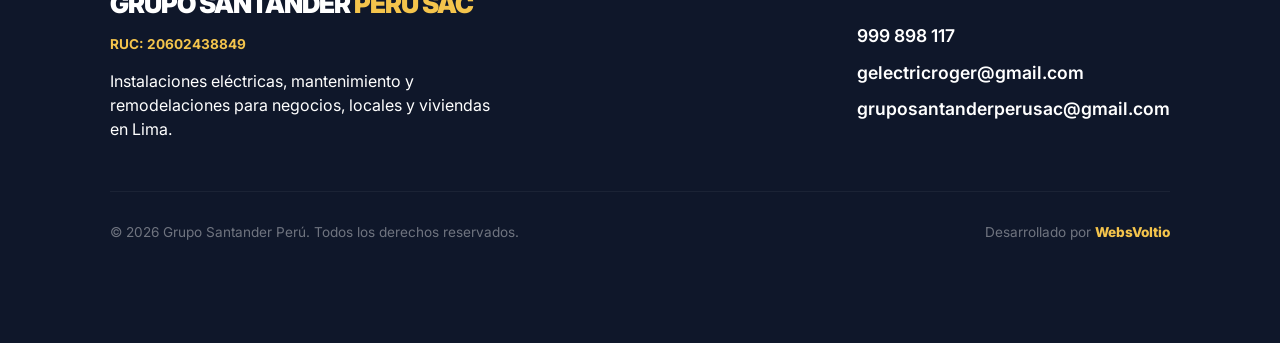
==== commit 1496ead5: "cambios cliente" ====
--- a/index.html
+++ b/index.html
@@ -3,20 +3,28 @@
 <head>
     <meta charset="UTF-8">
     <meta name="viewport" content="width=device-width, initial-scale=1.0">
-    <meta name="description" content="Especialistas en instalaciones eléctricas modernas para restaurantes, oficinas y departamentos. Soluciones técnicas con garantía en Lima, Perú.">
-    <meta name="keywords" content="instalaciones eléctricas, electricidad comercial, mantenimiento eléctrico, tableros eléctricos, pozo a tierra, drywall, pintura, Grupo Santander Perú">
-    <meta name="author" content="Grupo Santander Perú">
+    <title>Grupo Santander Perú SAC| Implementación e instalaciones eléctricas.</title>
+
+    <meta name="description" content="Especialistas en instalaciones eléctricas, mantenimiento y levantamiento de observaciones ITSE para negocios, oficinas y hogares en Lima.">
+    <meta name="author" content="Grupo Santander Perú SAC">
     <meta name="robots" content="index, follow">
-
-    <meta property="og:type" content="website">
-    <meta property="og:title" content="Grupo Santander Perú | Instalaciones Eléctricas Modernas">
-    <meta property="og:description" content="Implementación técnica para negocios y hogares. Rapidez, seguridad y garantía en cada proyecto.">
-    <meta property="og:image" content="https://tu-dominio.com/img/preview-share.jpg"> <meta property="og:url" content="https://tu-dominio.com">
-
-    <meta name="theme-color" content="#32358F">
-    <title>Grupo Santander Perú | Instalaciones eléctricas e implementación de edificios</title>
+    <link rel="canonical" href="https://rc-at.github.io/grupo-santander-peru/"> <meta property="og:type" content="website">
+    <meta property="og:title" content="Grupo Santander Perú SAC | Instalaciones eléctricas e implementación para negocios y hogares">
+    <meta property="og:description" content="Implementación técnica y segura para tu negocio u oficina.">
+    <meta property="og:image" content="https://rc-at.github.io/grupo-santander-peru/img/portada-social.jpg">
+    <meta property="og:url" content="https://rc-at.github.io/grupo-santander-peru/">
+    <meta property="og:locale" content="es_PE">
+
+    <meta name="twitter:card" content="summary_large_image">
+    <meta name="twitter:title" content="Grupo Santander Perú SAC | Instalaciones eléctricas e implementación para negocios y hogares">
+    <meta name="twitter:description" content="Soluciones eléctricas rápidas y con garantía.">
+    <meta name="twitter:image" content="https://rc-at.github.io/grupo-santander-peru/img/portada-social.png">
+
+    <meta name="theme-color" content="#32358F"> <meta name="format-detection" content="telephone=no">
+    <link rel="icon" type="image/svg+xml" href="data:image/svg+xml,<svg xmlns='http://www.w3.org/2000/svg' viewBox='0 0 24 24' fill='%23F4C44C'><path d='M13 2L3 14h9l-1 8 10-12h-9l1-8z'/></svg>">
     
-    <link rel="icon" type="image/svg+xml" href="data:image/svg+xml,<svg xmlns='http://www.w3.org/2000/svg' viewBox='0 0 24 24' fill='%23F4C44C'><path d='M20 4H4v2h16V4zm1 10v-2l-1-5H4l-1 5v2h1v6h10v-6h4v6h2v-6h1zm-9 4H6v-4h6v4z'/></svg>">    <link rel="stylesheet" href="./css/style.css">
+    <link rel="icon" type="image/svg+xml" href="data:image/svg+xml,<svg xmlns='http://www.w3.org/2000/svg' viewBox='0 0 24 24' fill='%23F4C44C'><path d='M20 4H4v2h16V4zm1 10v-2l-1-5H4l-1 5v2h1v6h10v-6h4v6h2v-6h1zm-9 4H6v-4h6v4z'/></svg>">
+    <link rel="stylesheet" href="./css/style.css">
     <link href="https://fonts.googleapis.com/css2?family=Inter:wght@400;700;900&display=swap" rel="stylesheet">
 </head>
 <body>
@@ -92,24 +100,20 @@
                 </div>
                 <div>
                     <h3>Pozo a tierra</h3>
-                    <p>Mantenimiento y certificación de pozos a tierra para proteger equipos y cumplir normas de seguridad. Implementación del sistema ITSE para defensa civil.</p>
+                    <p>Mantenimiento y certificación de pozos a tierra para proteger equipos y cumplir normas de seguridad.</p>
                 </div>
             </div>
              <div class="detail-item">
                 <div class="icon-box">
-                    <svg viewBox="0 0 24 24" fill="none" stroke="currentColor" stroke-width="2" 
-                    stroke-linecap="round" stroke-linejoin="round">
-                        <path d="M3 3h18v18H3z"/>
-                        <path d="M7 12l3 3 7-7"/>
+                    <svg viewBox="0 0 24 24" fill="none" stroke="currentColor" stroke-width="2" stroke-linecap="round" stroke-linejoin="round">
+                        <path d="M16 4h2a2 2 0 0 1 2 2v14a2 2 0 0 1-2 2H6a2 2 0 0 1-2-2V6a2 2 0 0 1 2-2h2"/>
+                        <rect x="8" y="2" width="8" height="4" rx="1" ry="1"/>
+                        <polyline points="9 14 11 16 15 11"/>
                     </svg>
                 </div>
                 <div>
-                    <h3>Levantamiento de observaciones ITSE</h3>
-                    <p>
-                    Corrección de observaciones eléctricas para Defensa Civil. 
-                    Adecuación de tableros, pozo a tierra, iluminación de emergencia 
-                    y sistemas eléctricos para cumplir normas de seguridad.
-                    </p>
+                    <h3>Levantamiento ITSE / Defensa Civil</h3>
+                    <p>Adecuación y corrección de instalaciones eléctricas para cumplir con las normativas municipales y aprobar inspecciones.</p>
                 </div>
             </div>
             <div class="detail-item">
@@ -117,8 +121,8 @@
                     <svg viewBox="0 0 24 24" fill="none" stroke="currentColor" stroke-width="2" stroke-linecap="round" stroke-linejoin="round"><path d="M22 11.08V12a10 10 0 1 1-5.93-9.14"/><polyline points="22 4 12 14.01 9 11.01"/></svg>
                 </div>
                 <div>
-                    <h3>Cuadros de Carga</h3>
-                    <p>Revisión de consumo eléctrico para evitar sobrecargas y mejorar el rendimiento de la instalación.</p>
+                    <h3>Cuadros de cargas eléctricas</h3>
+                    <p>Revisión de consumo eléctrico para evitar sobrecargas y mejorar el rendimiento de la instalación e implementación de planos eléctricos.</p>
                 </div>
             </div>
         </div>
@@ -135,7 +139,7 @@
 
         <div class="project-simple-grid">
             <div class="project-thumb">
-                <img src="https://images.unsplash.com/photo-1558403194-611308249627?auto=format&fit=crop&q=80" alt="Mantenimiento de Tableros">
+                <img src="img/tablero.jpg" alt="Mantenimiento de Tableros Trifásicos en Local">
                 <div class="project-info">
                     <span class="tag">SECTOR COMERCIAL</span>
                     <h4 class="important-text">MANTENIMIENTO DE TABLEROS</h4>
@@ -143,7 +147,7 @@
                 </div>
             </div>
             <div class="project-thumb">
-                <img src="https://images.unsplash.com/photo-1513506003901-1e6a229e2d15?auto=format&fit=crop&q=80" alt="Implementación de Iluminación">
+                <img src="img/oficina.jpg" alt="Implementación de Iluminación LED en Oficina">
                 <div class="project-info">
                     <span class="tag">IMPLEMENTACIÓN</span>
                     <h4 class="important-text">OFICINA ADMINISTRATIVA</h4>
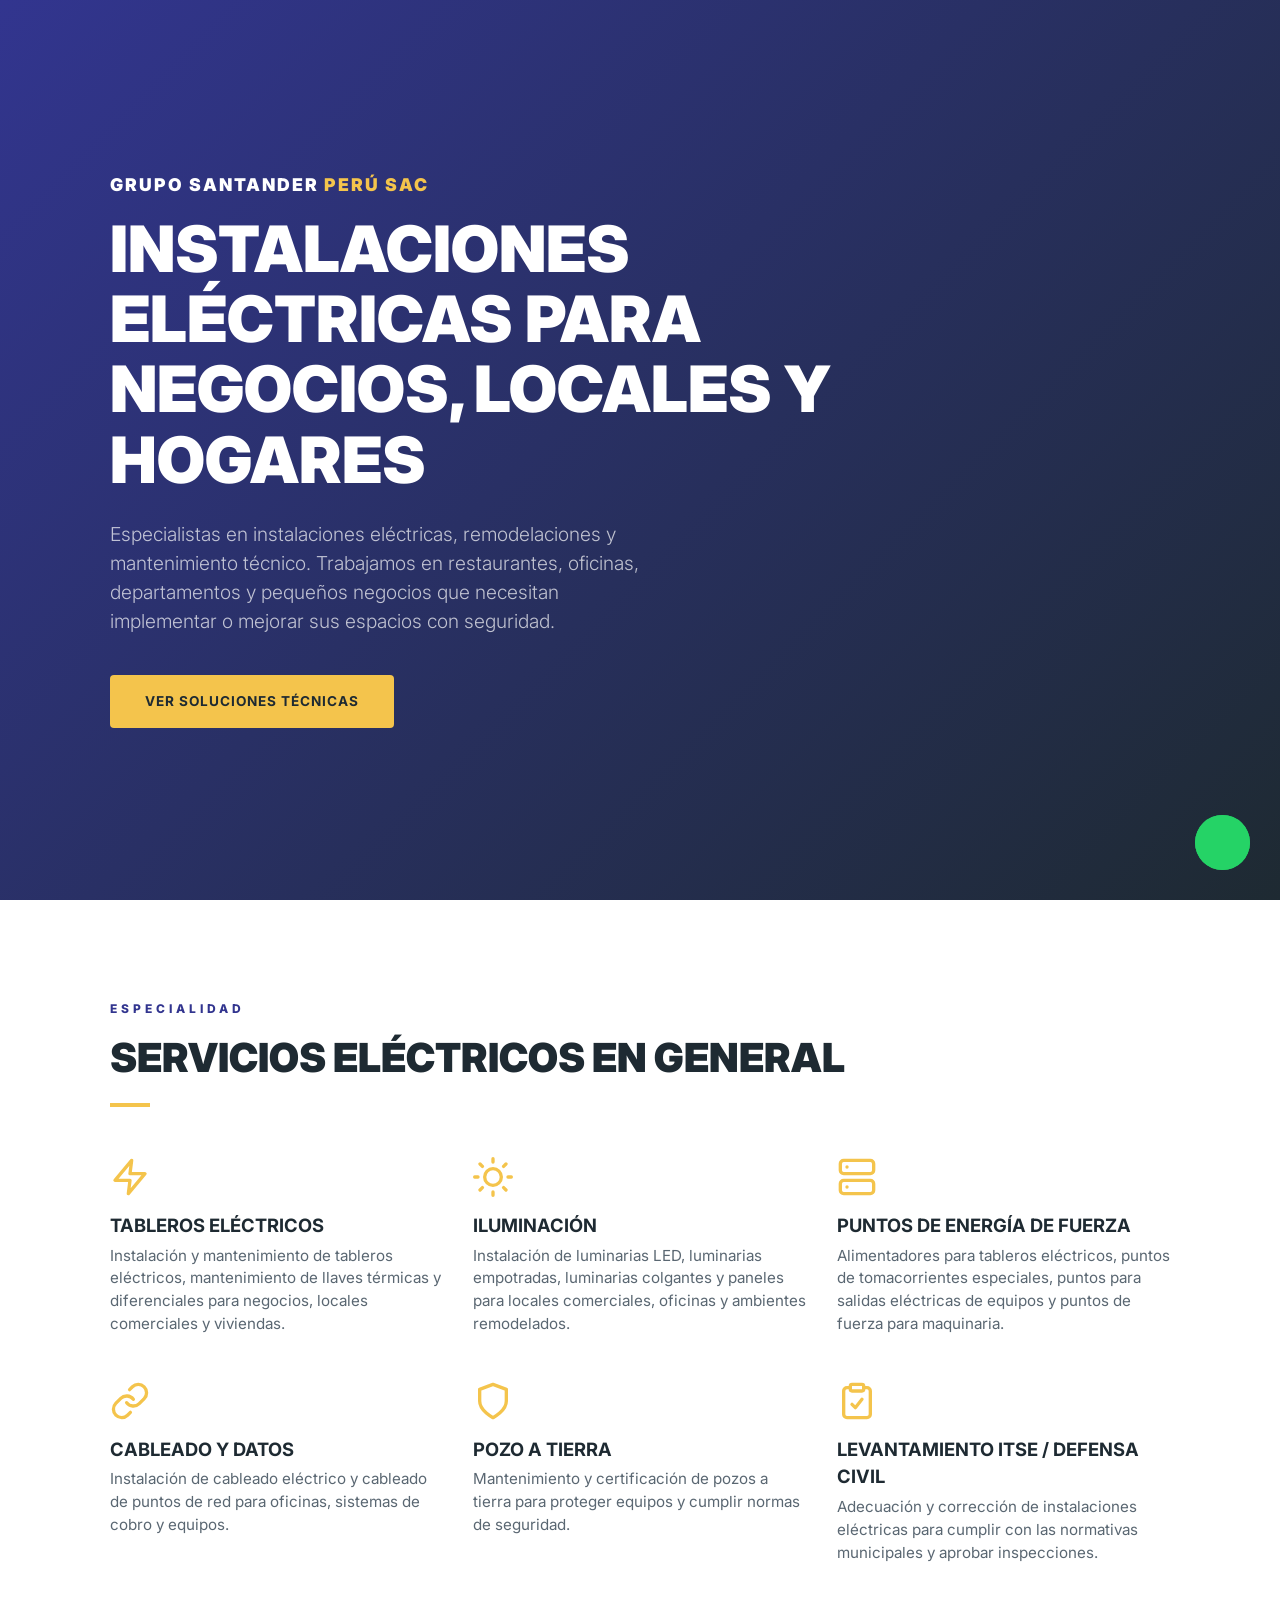
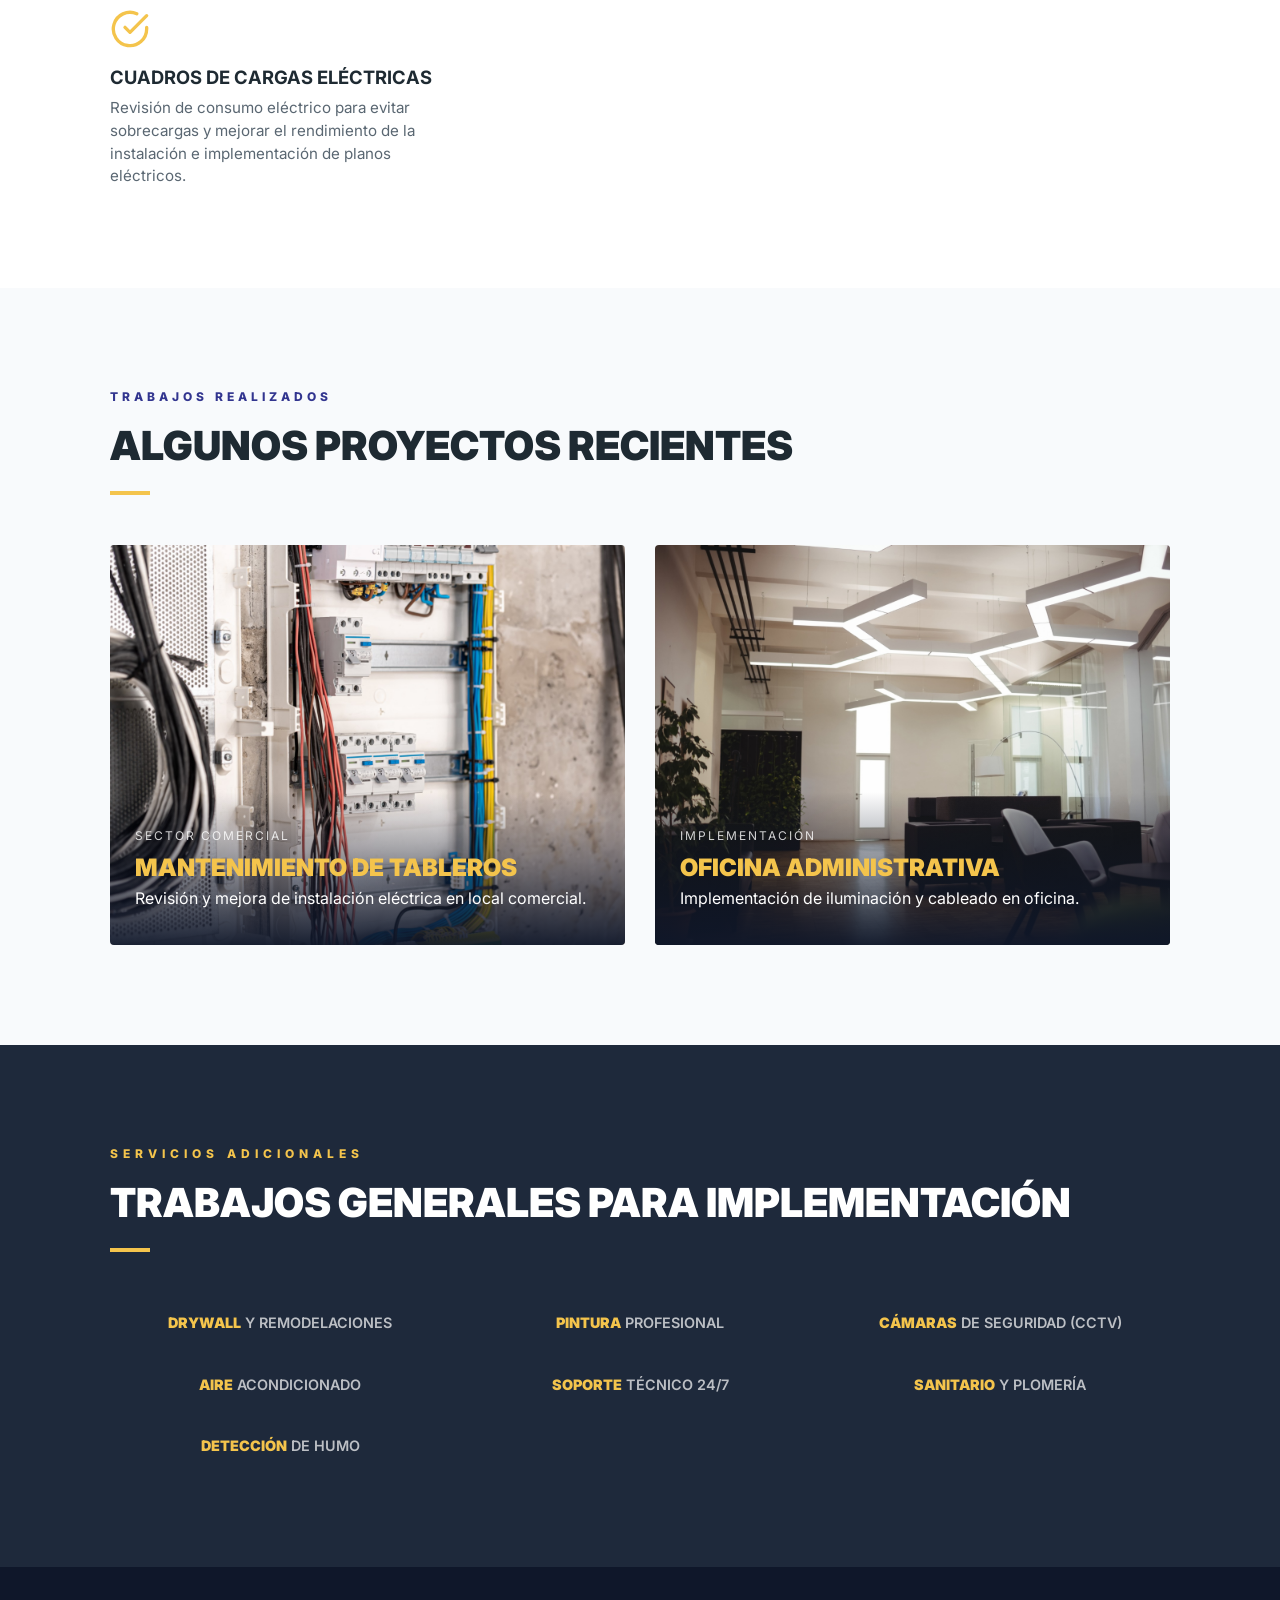
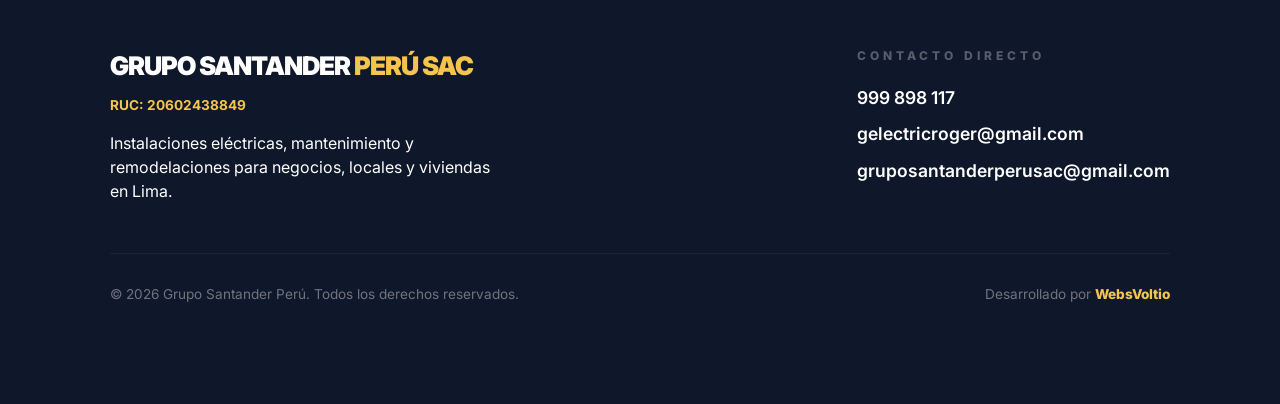
==== commit 9dee81fe: "nuevo servicio adicional" ====
--- a/index.html
+++ b/index.html
@@ -5,6 +5,7 @@
     <meta name="viewport" content="width=device-width, initial-scale=1.0">
     <title>Grupo Santander Perú SAC| Implementación e instalaciones eléctricas.</title>
 
+    <meta name="google-site-verification" content="YAsiWaMnxmN2KurpdOlfK7df0HWc0em4JpnlIx0-jBw" />
     <meta name="description" content="Especialistas en instalaciones eléctricas, mantenimiento y levantamiento de observaciones ITSE para negocios, oficinas y hogares en Lima.">
     <meta name="author" content="Grupo Santander Perú SAC">
     <meta name="robots" content="index, follow">
@@ -185,6 +186,9 @@
             <div class="additional-item">
                 <span class="highlight-word">SANITARIO</span> Y PLOMERÍA
             </div>
+            <div class="additional-item">
+                <span class="highlight-word">DETECCIÓN</span> DE HUMO
+            </div>
         </div>
     </div>
 </section>
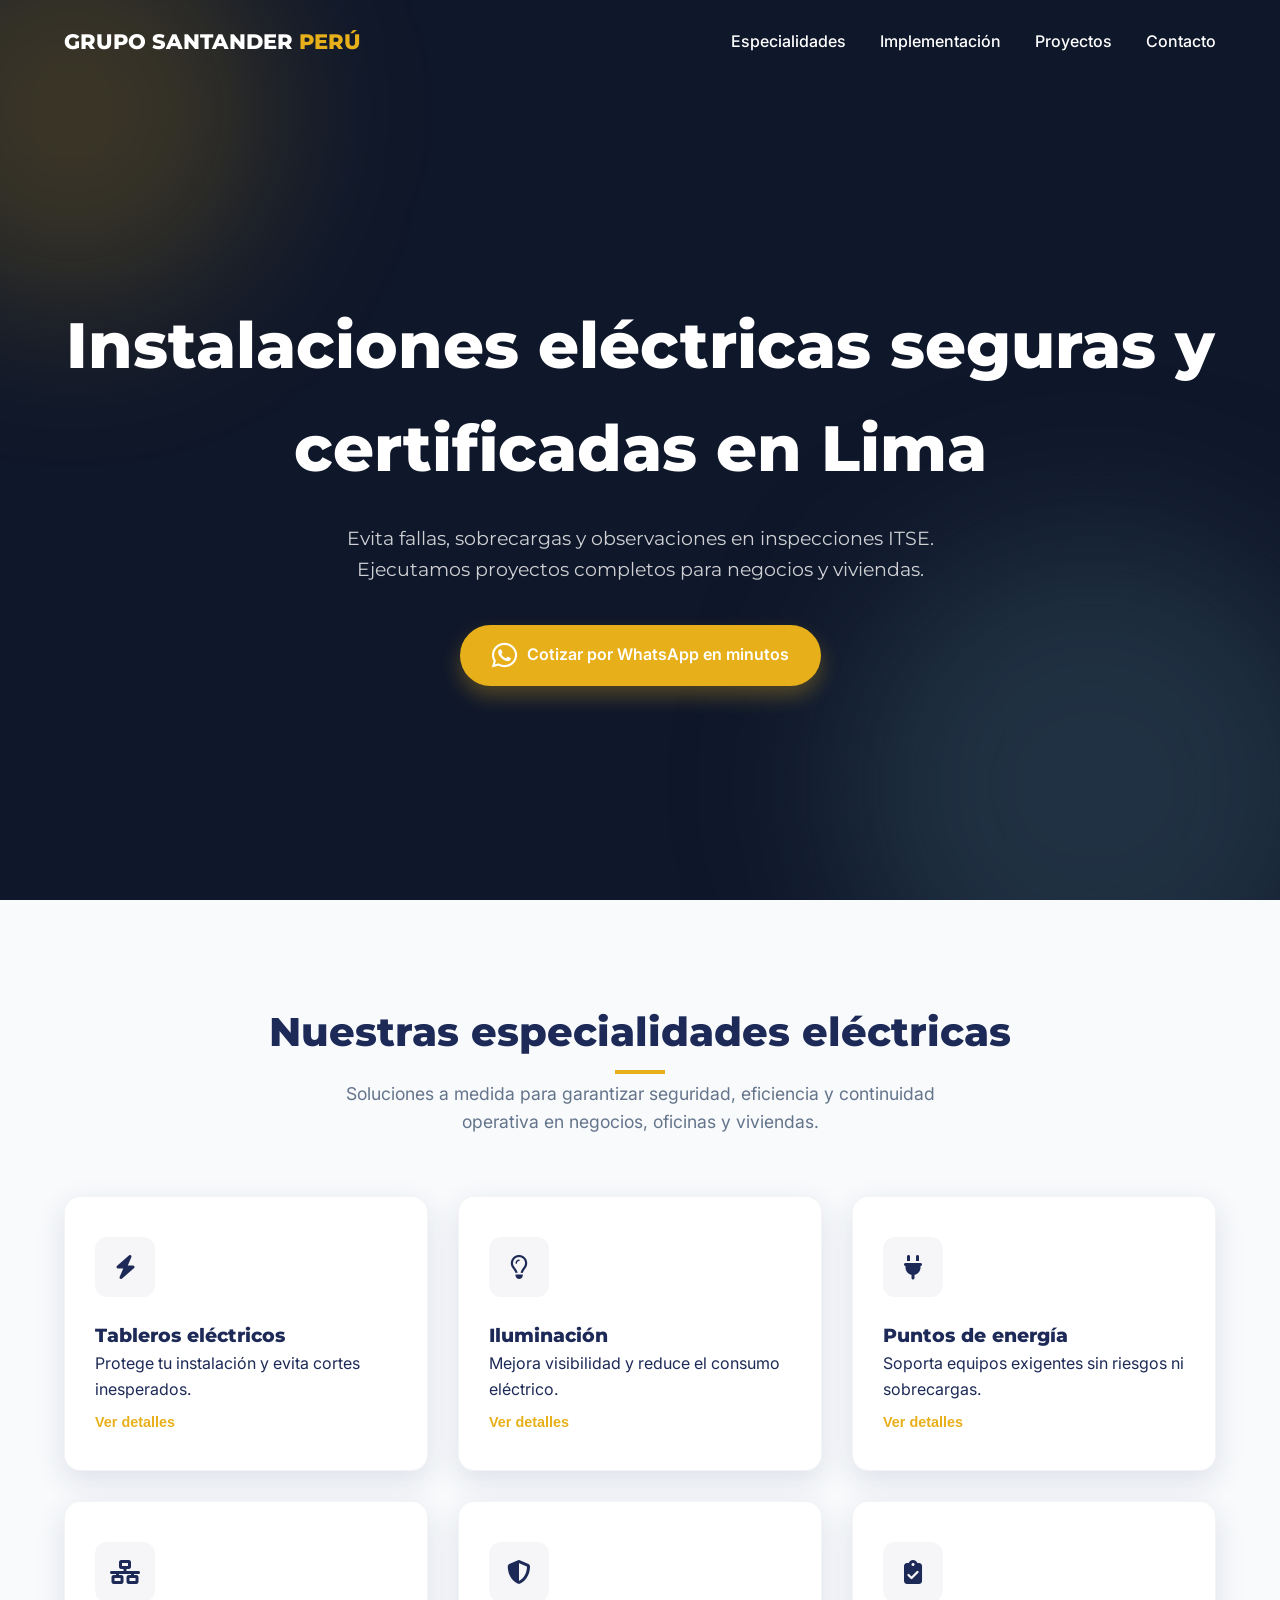
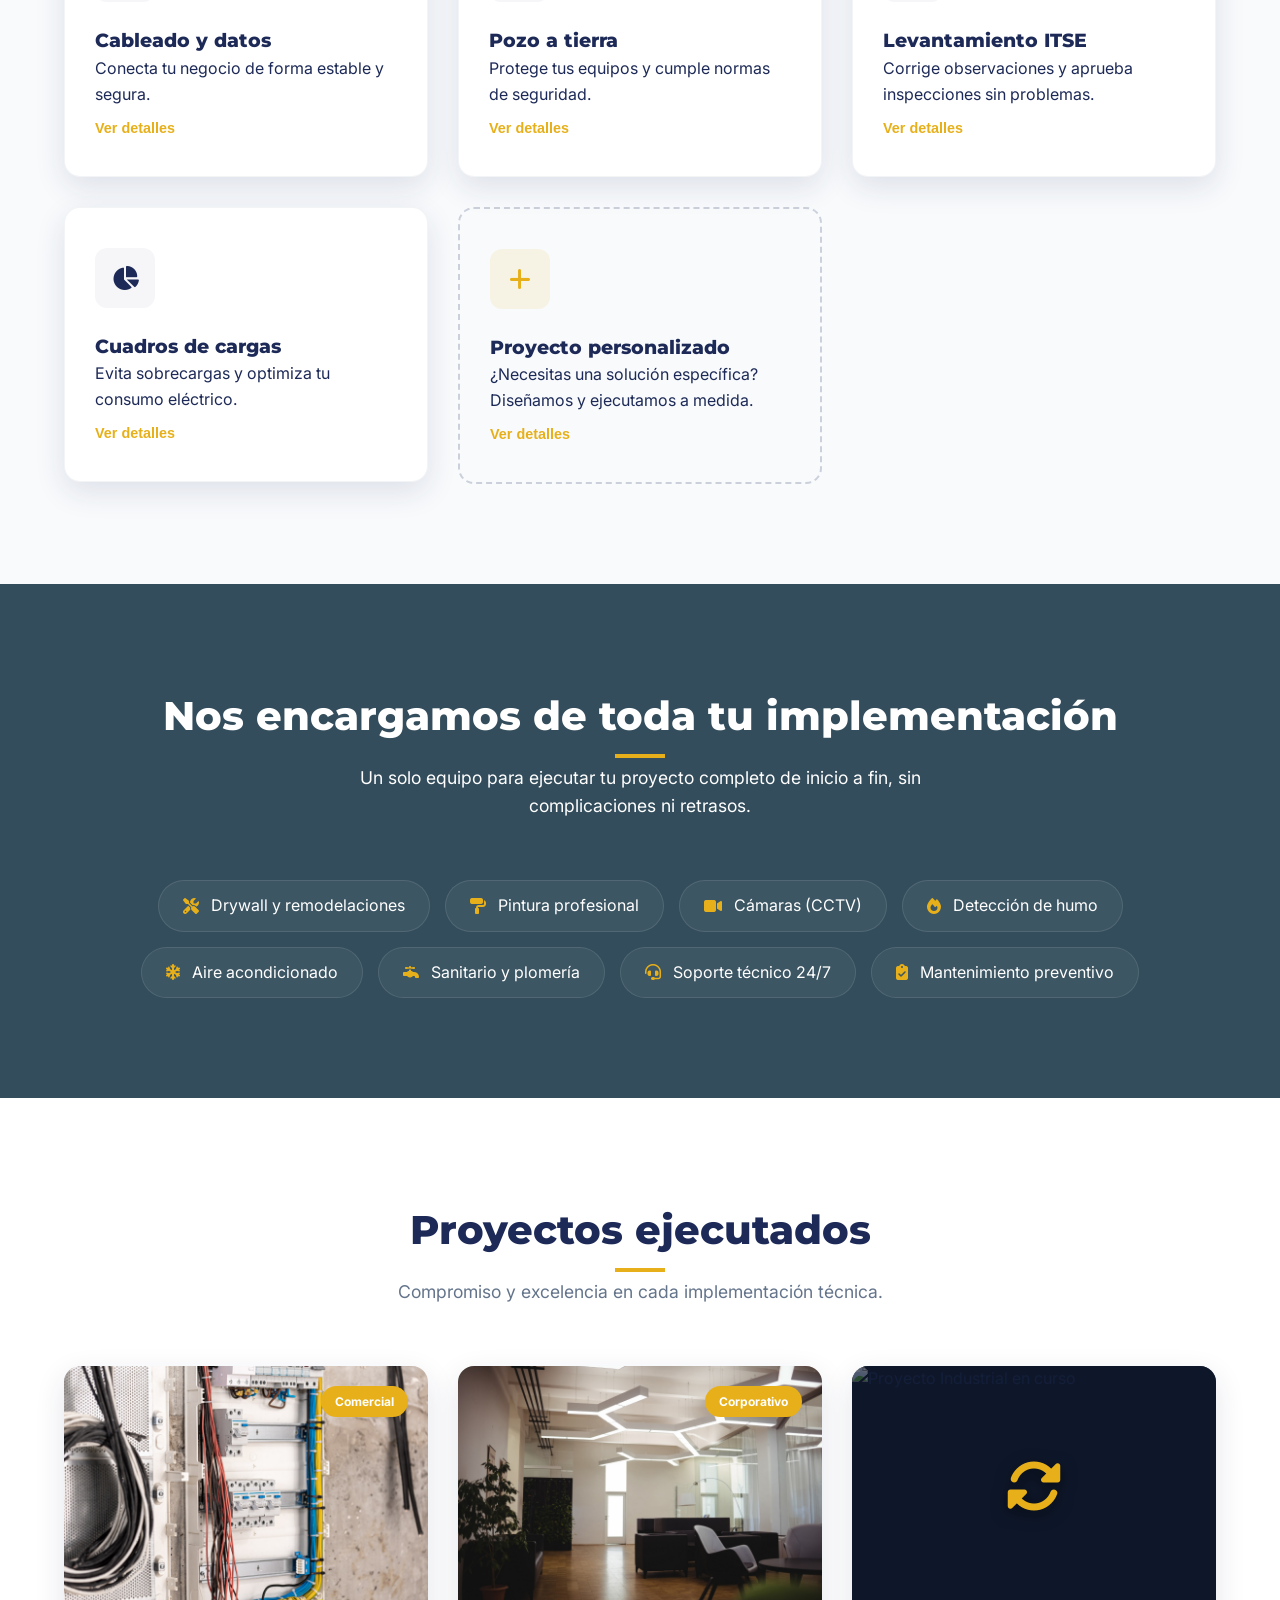
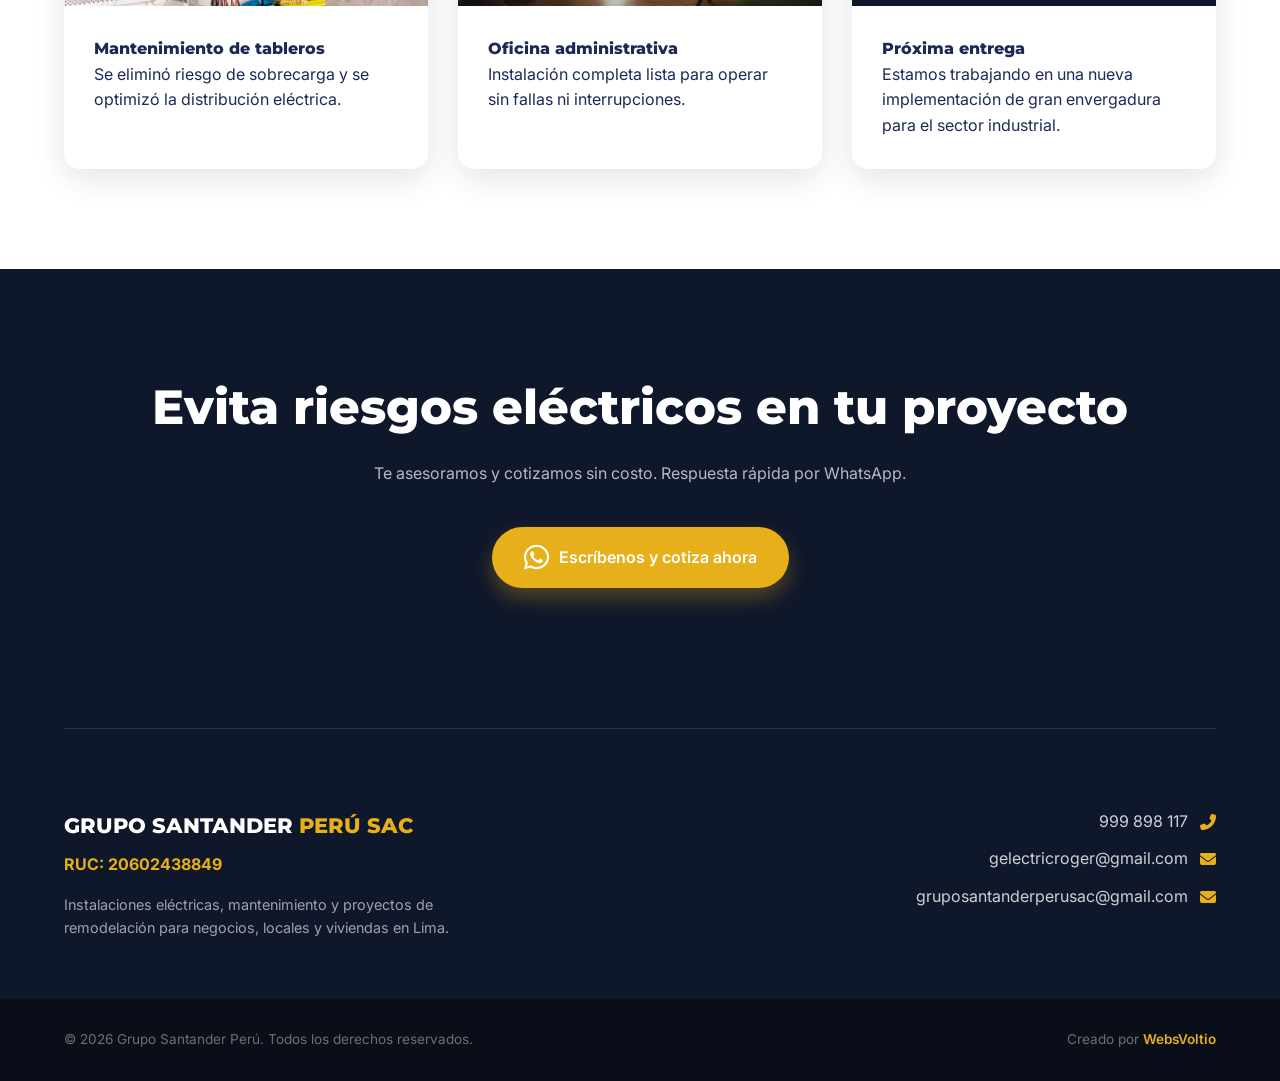
==== commit abb370b1: "página web v2" ====
--- a/index.html
+++ b/index.html
@@ -1,237 +1,434 @@
 <!DOCTYPE html>
 <html lang="es">
+
 <head>
-    <meta charset="UTF-8">
-    <meta name="viewport" content="width=device-width, initial-scale=1.0">
-    <title>Grupo Santander Perú SAC| Implementación e instalaciones eléctricas.</title>
-
-    <meta name="google-site-verification" content="YAsiWaMnxmN2KurpdOlfK7df0HWc0em4JpnlIx0-jBw" />
-    <meta name="description" content="Especialistas en instalaciones eléctricas, mantenimiento y levantamiento de observaciones ITSE para negocios, oficinas y hogares en Lima.">
-    <meta name="author" content="Grupo Santander Perú SAC">
-    <meta name="robots" content="index, follow">
-    <link rel="canonical" href="https://rc-at.github.io/grupo-santander-peru/"> <meta property="og:type" content="website">
-    <meta property="og:title" content="Grupo Santander Perú SAC | Instalaciones eléctricas e implementación para negocios y hogares">
-    <meta property="og:description" content="Implementación técnica y segura para tu negocio u oficina.">
-    <meta property="og:image" content="https://rc-at.github.io/grupo-santander-peru/img/portada-social.jpg">
-    <meta property="og:url" content="https://rc-at.github.io/grupo-santander-peru/">
-    <meta property="og:locale" content="es_PE">
-
-    <meta name="twitter:card" content="summary_large_image">
-    <meta name="twitter:title" content="Grupo Santander Perú SAC | Instalaciones eléctricas e implementación para negocios y hogares">
-    <meta name="twitter:description" content="Soluciones eléctricas rápidas y con garantía.">
-    <meta name="twitter:image" content="https://rc-at.github.io/grupo-santander-peru/img/portada-social.png">
-
-    <meta name="theme-color" content="#32358F"> <meta name="format-detection" content="telephone=no">
-    <link rel="icon" type="image/svg+xml" href="data:image/svg+xml,<svg xmlns='http://www.w3.org/2000/svg' viewBox='0 0 24 24' fill='%23F4C44C'><path d='M13 2L3 14h9l-1 8 10-12h-9l1-8z'/></svg>">
-    
-    <link rel="icon" type="image/svg+xml" href="data:image/svg+xml,<svg xmlns='http://www.w3.org/2000/svg' viewBox='0 0 24 24' fill='%23F4C44C'><path d='M20 4H4v2h16V4zm1 10v-2l-1-5H4l-1 5v2h1v6h10v-6h4v6h2v-6h1zm-9 4H6v-4h6v4z'/></svg>">
-    <link rel="stylesheet" href="./css/style.css">
-    <link href="https://fonts.googleapis.com/css2?family=Inter:wght@400;700;900&display=swap" rel="stylesheet">
+  <meta charset="UTF-8">
+  <meta name="viewport" content="width=device-width, initial-scale=1.0">
+  <title>Grupo Santander Perú SAC Lima | Electricista, ITSE, Pozo a tierra, instalaciones eléctricas</title>
+  <meta name="description"
+    content="Grupo Santander Perú SAC en Lima, Perú. Especialistas en instalaciones eléctricas, mantenimiento, pozo a tierra y levantamiento de observaciones ITSE para negocios, oficinas y viviendas.">
+  <meta name="keywords"
+    content="Grupo Santander Perú SAC, electricista Lima, instalaciones eléctricas Perú, ITSE Perú, mantenimiento eléctrico Lima, pozo a tierra Perú">
+  <meta name="author" content="Grupo Santander Perú SAC">
+  <meta name="robots" content="index, follow">
+  <link rel="canonical" href="https://rc-at.github.io/grupo-santander-peru/">
+  <meta property="og:type" content="website">
+  <meta property="og:title" content="Grupo Santander Perú SAC | Servicios eléctricos en Lima Perú">
+  <meta property="og:description"
+    content="Instalaciones eléctricas, mantenimiento, ITSE y soluciones técnicas para negocios y hogares en Lima.">
+  <meta property="og:image" content="https://rc-at.github.io/grupo-santander-peru/img/portada-social.jpg">
+  <meta property="og:url" content="https://rc-at.github.io/grupo-santander-peru/">
+  <meta property="og:locale" content="es_PE">
+  <meta name="twitter:card" content="summary_large_image">
+  <meta name="twitter:title" content="Grupo Santander Perú SAC | Electricistas en Lima">
+  <meta name="twitter:description" content="Servicios eléctricos profesionales en Lima Perú.">
+  <meta name="twitter:image" content="https://rc-at.github.io/grupo-santander-peru/img/portada-social.jpg">
+  <meta name="theme-color" content="#0F172A">
+  <meta name="apple-mobile-web-app-status-bar-style" content="black-translucent">
+  <link rel="icon" type="image/svg+xml"
+    href="data:image/svg+xml,%3Csvg xmlns='http://www.w3.org/2000/svg' viewBox='0 0 32 32'%3E%3Ccircle cx='16' cy='16' r='14' fill='none' stroke='%23E7B01A' stroke-width='2'/%3E%3Cpath d='M18 7l-7 9h5l-2 9 9-11h-5l5-7z' fill='%23E7B01A'/%3E%3C/svg%3E">
+  <meta name="google-site-verification" content="YAsiWaMnxmN2KurpdOlfK7df0HWc0em4JpnlIx0-jBw" />
+  <link rel="stylesheet" href="style.css">
+  <link href="https://fonts.googleapis.com/css2?family=Inter:wght@400;700;900&display=swap" rel="stylesheet">
+  <link
+    href="https://fonts.googleapis.com/css2?family=Inter:wght@400;500;600&family=Montserrat:wght@700;800&display=swap"
+    rel="stylesheet">
+  <link rel="stylesheet" href="https://cdnjs.cloudflare.com/ajax/libs/font-awesome/6.4.0/css/all.min.css">
+
+  <!-- SEO LOCAL STRUCTURED DATA -->
+  <script type="application/ld+json">
+        {
+        "@context": "https://schema.org",
+        "@type": "Electrician",
+        "name": "Grupo Santander Perú SAC",
+        "legalName": "Grupo Santander Perú SAC",
+        "url": "https://rc-at.github.io/grupo-santander-peru/",
+        "email": "gruposantanderperusac@gmail.com",
+        "telephone": "+51999898117",
+        "taxID": "20602438849",
+        "address": {
+            "@type": "PostalAddress",
+            "addressLocality": "Lima",
+            "addressCountry": "PE"
+        },
+        "areaServed": "Perú",
+        "sameAs": [
+            "https://rc-at.github.io/grupo-santander-peru/"
+        ],
+        "description": "Empresa en Lima Perú especializada en instalaciones eléctricas, ITSE, pozo a tierra, mantenimiento eléctrico y remodelaciones para negocios, oficinas y viviendas."
+        }
+    </script>
 </head>
+
 <body>
-    <section class="hero">
+
+  <div class="global-bg">
+    <div class="hero-blob blob-1"></div>
+    <div class="hero-blob blob-2"></div>
+  </div>
+
+  <nav class="navbar" id="navbar">
+    <div class="container nav-container">
+      <a href="#inicio" class="logo">GRUPO SANTANDER <span>PERÚ</span></a>
+
+      <button class="menu-toggle" id="mobile-menu" aria-label="Abrir menú">
+        <i class="fas fa-bars"></i>
+      </button>
+
+      <div class="nav-links">
+        <button class="close-menu" id="close-menu" aria-label="Cerrar menú">
+          <i class="fas fa-times"></i>
+        </button>
+
+        <a href="#servicios">Especialidades</a>
+        <a href="#implementacion">Implementación</a>
+        <a href="#proyectos">Proyectos</a>
+        <a href="#contacto">Contacto</a>
+      </div>
+    </div>
+  </nav>
+
+  <header class="hero" id="inicio">
+    <div class="container hero-content" id="parallax-hero">
+      <h1 class="hero-title">Instalaciones eléctricas seguras y certificadas en Lima</h1>
+      <h2 class="hero-subtitle">Evita fallas, sobrecargas y observaciones en inspecciones ITSE. Ejecutamos proyectos
+        completos para
+        negocios y viviendas.</h2>
+      <a href="https://wa.me/51999898117?text=Hola,%20vengo%20de%20tu%20web%20y%20quiero%20más%20información%20sobre%20tus%20servicios"
+        target="_blank" class="btn btn-primary hero-btn">
+        <i class="fab fa-whatsapp" style="font-size: 1.8rem;"></i> Cotizar por WhatsApp en minutos
+      </a>
+    </div>
+  </header>
+
+  <!-- 2. Especialidades Técnicas Section -->
+  <section class="especialidades section-padding" id="servicios">
     <div class="container">
-        <div class="hero-content">
-            <div class="brand-tagline">
-                <span>GRUPO SANTANDER</span><span class="highlight">PERÚ SAC</span>
+      <div class="section-header scroll-appear">
+        <h2>Nuestras especialidades eléctricas</h2>
+        <p>Soluciones a medida para garantizar seguridad, eficiencia y continuidad operativa en negocios, oficinas y
+          viviendas.</p>
+      </div>
+
+      <div class="services-grid">
+
+        <!-- Tableros -->
+        <div class="service-card scroll-appear">
+          <div class="icon-wrapper"><i class="fas fa-bolt"></i></div>
+          <h3>Tableros eléctricos</h3>
+          <p class="desc">Protege tu instalación y evita cortes inesperados.</p>
+
+          <div class="service-hidden">
+            <ul>
+              <li>Instalación y mantenimiento de tableros eléctricos</li>
+              <li>Llaves térmicas y diferenciales</li>
+              <li>En locales comerciales, oficinas y viviendas</li>
+            </ul>
+            <a href="https://wa.me/51999898117?text=Quiero%20cotizar%20tableros%20eléctricos" target="_blank"
+              class="btn btn-primary btn-sm">
+              Cotizar este servicio
+            </a>
+          </div>
+
+          <button class="service-toggle">Ver detalles</button>
+        </div>
+
+        <!-- Iluminación -->
+        <div class="service-card scroll-appear delay-1">
+          <div class="icon-wrapper"><i class="far fa-lightbulb"></i></div>
+          <h3>Iluminación</h3>
+          <p class="desc">Mejora visibilidad y reduce el consumo eléctrico.</p>
+
+          <div class="service-hidden">
+            <ul>
+              <li>Luminarias LED, empotradas, colgantes y paneles</li>
+              <li>Instalación en oficinas, locales y ambientes remodelados</li>
+            </ul>
+            <a href="https://wa.me/51999898117?text=Quiero%20cotizar%20iluminación" target="_blank"
+              class="btn btn-primary btn-sm">
+              Cotizar este servicio
+            </a>
+          </div>
+
+          <button class="service-toggle">Ver detalles</button>
+        </div>
+
+        <!-- Puntos -->
+        <div class="service-card scroll-appear delay-2">
+          <div class="icon-wrapper"><i class="fas fa-plug"></i></div>
+          <h3>Puntos de energía</h3>
+          <p class="desc">Soporta equipos exigentes sin riesgos ni sobrecargas.</p>
+
+          <div class="service-hidden">
+            <ul>
+              <li>Alimentadores para tableros</li>
+              <li>Tomacorrientes especiales</li>
+              <li>Puntos de fuerza para maquinaria y equipos</li>
+            </ul>
+            <a href="https://wa.me/51999898117?text=Quiero%20cotizar%20puntos%20de%20energía" target="_blank"
+              class="btn btn-primary btn-sm">
+              Cotizar este servicio
+            </a>
+          </div>
+
+          <button class="service-toggle">Ver detalles</button>
+        </div>
+
+        <!-- Cableado -->
+        <div class="service-card scroll-appear">
+          <div class="icon-wrapper"><i class="fas fa-network-wired"></i></div>
+          <h3>Cableado y datos</h3>
+          <p class="desc">Conecta tu negocio de forma estable y segura.</p>
+
+          <div class="service-hidden">
+            <ul>
+              <li>Instalación de cableado eléctrico</li>
+              <li>Puntos de red para oficinas y sistemas de cobro</li>
+              <li>Integración de equipos</li>
+            </ul>
+            <a href="https://wa.me/51999898117?text=Quiero%20cotizar%20cableado" target="_blank"
+              class="btn btn-primary btn-sm">
+              Cotizar este servicio
+            </a>
+          </div>
+
+          <button class="service-toggle">Ver detalles</button>
+        </div>
+
+        <!-- Pozo -->
+        <div class="service-card scroll-appear delay-1">
+          <div class="icon-wrapper"><i class="fas fa-shield-alt"></i></div>
+          <h3>Pozo a tierra</h3>
+          <p class="desc">Protege tus equipos y cumple normas de seguridad.</p>
+
+          <div class="service-hidden">
+            <ul>
+              <li>Mantenimiento de pozo a tierra</li>
+              <li>Medición y certificación</li>
+              <li>Cumplimiento de normas vigentes</li>
+            </ul>
+            <a href="https://wa.me/51999898117?text=Quiero%20cotizar%20pozo%20a%20tierra" target="_blank"
+              class="btn btn-primary btn-sm">
+              Cotizar este servicio
+            </a>
+          </div>
+
+          <button class="service-toggle">Ver detalles</button>
+        </div>
+
+        <!-- ITSE -->
+        <div class="service-card scroll-appear delay-2">
+          <div class="icon-wrapper"><i class="fas fa-clipboard-check"></i></div>
+          <h3>Levantamiento ITSE</h3>
+          <p class="desc">Corrige observaciones y aprueba inspecciones sin problemas.</p>
+
+          <div class="service-hidden">
+            <ul>
+              <li>Adecuación de instalaciones eléctricas</li>
+              <li>Cumplimiento de normativas municipales</li>
+              <li>Preparación para inspecciones</li>
+            </ul>
+            <a href="https://wa.me/51999898117?text=Quiero%20cotizar%20ITSE" target="_blank"
+              class="btn btn-primary btn-sm">
+              Cotizar este servicio
+            </a>
+          </div>
+
+          <button class="service-toggle">Ver detalles</button>
+        </div>
+
+        <!-- Cuadros -->
+        <div class="service-card scroll-appear">
+          <div class="icon-wrapper"><i class="fas fa-chart-pie"></i></div>
+          <h3>Cuadros de cargas</h3>
+          <p class="desc">Evita sobrecargas y optimiza tu consumo eléctrico.</p>
+
+          <div class="service-hidden">
+            <ul>
+              <li>Revisión de consumo eléctrico</li>
+              <li>Prevención de sobrecargas</li>
+              <li>Implementación de planos eléctricos</li>
+            </ul>
+            <a href="https://wa.me/51999898117?text=Quiero%20cotizar%20cuadro%20de%20cargas" target="_blank"
+              class="btn btn-primary btn-sm">
+              Cotizar este servicio
+            </a>
+          </div>
+
+          <button class="service-toggle">Ver detalles</button>
+        </div>
+
+        <!-- Proyecto personalizado -->
+        <div class="service-card service-card-alt scroll-appear delay-2">
+          <div class="icon-wrapper">
+            <i class="fas fa-plus"></i>
+          </div>
+
+          <h3>Proyecto personalizado</h3>
+          <p class="desc">
+            ¿Necesitas una solución específica? Diseñamos y ejecutamos a medida.
+          </p>
+
+          <div class="service-hidden">
+            <ul>
+              <li>Evaluación técnica según requerimiento</li>
+              <li>Diseño e implementación personalizada</li>
+              <li>En negocios, oficinas y viviendas</li>
+            </ul>
+            <a href="https://wa.me/51999898117?text=Quiero%20un%20proyecto%20personalizado" target="_blank"
+              class="btn btn-primary btn-sm">
+              Evaluar mi proyecto
+            </a>
+          </div>
+
+          <button class="service-toggle">Ver detalles</button>
+        </div>
+
+      </div>
+    </div>
+  </section>
+
+  <!-- 3. Implementación Integral Section -->
+  <section class="implementacion section-padding" id="implementacion">
+    <div class="container">
+      <div class="section-header scroll-appear text-white">
+        <h2>Nos encargamos de toda tu implementación</h2>
+        <p>Un solo equipo para ejecutar tu proyecto completo de inicio a fin, sin complicaciones ni retrasos.</p>
+      </div>
+
+      <div class="ecosystem-container scroll-appear delay-1">
+        <div class="ecosystem-item">
+          <i class="fas fa-tools"></i>
+          <span>Drywall y remodelaciones</span>
+        </div>
+        <div class="ecosystem-item">
+          <i class="fas fa-paint-roller"></i>
+          <span>Pintura profesional</span>
+        </div>
+        <div class="ecosystem-item">
+          <i class="fas fa-video"></i>
+          <span>Cámaras (CCTV)</span>
+        </div>
+        <div class="ecosystem-item">
+          <i class="fas fa-fire"></i>
+          <span>Detección de humo</span>
+        </div>
+        <div class="ecosystem-item">
+          <i class="fas fa-snowflake"></i>
+          <span>Aire acondicionado</span>
+        </div>
+        <div class="ecosystem-item">
+          <i class="fas fa-faucet"></i>
+          <span>Sanitario y plomería</span>
+        </div>
+        <div class="ecosystem-item">
+          <i class="fas fa-headset"></i>
+          <span>Soporte técnico 24/7</span>
+        </div>
+        <div class="ecosystem-item">
+          <i class="fas fa-clipboard-check"></i>
+          <span>Mantenimiento preventivo</span>
+        </div>
+      </div>
+    </div>
+  </section>
+
+  <!-- 4. Proyectos Realizados Section -->
+  <section class="proyectos section-padding" id="proyectos">
+    <div class="container">
+      <div class="section-header scroll-appear">
+        <h2>Proyectos ejecutados</h2>
+        <p>Compromiso y excelencia en cada implementación técnica.</p>
+      </div>
+
+      <div class="projects-grid">
+        <article class="project-card scroll-appear">
+          <div class="project-img">
+            <img src="img/proyecto1.jpg" alt="Implementación Comercial">
+            <span class="project-tag">Comercial</span>
+          </div>
+          <div class="project-info">
+            <h4>Mantenimiento de tableros</h4>
+            <p>Se eliminó riesgo de sobrecarga y se optimizó la distribución eléctrica.</p>
+          </div>
+        </article>
+
+        <article class="project-card scroll-appear delay-1">
+          <div class="project-img">
+            <img src="img/proyecto2.jpg" alt="Oficinas Corporativas">
+            <span class="project-tag">Corporativo</span>
+          </div>
+          <div class="project-info">
+            <h4>Oficina administrativa</h4>
+            <p>Instalación completa lista para operar sin fallas ni interrupciones.</p>
+          </div>
+        </article>
+
+        <article class="project-card project-card-pending scroll-appear delay-2">
+          <div class="project-img">
+            <div class="pending-overlay"></div>
+            <div class="pending-badge">
+              <i class="fas fa-sync-alt fa-spin"></i>
             </div>
-            
-            <h1>INSTALACIONES ELÉCTRICAS PARA NEGOCIOS, LOCALES Y HOGARES</h1>
-            
-            <p class="hero-desc">
-                Especialistas en instalaciones eléctricas, remodelaciones y mantenimiento técnico. 
-                Trabajamos en restaurantes, oficinas, departamentos y pequeños negocios que necesitan implementar o mejorar sus espacios con seguridad.
-            </p>
-            
-            <div class="hero-btns">
-                <a href="#service-detail" class="btn-primary">VER SOLUCIONES TÉCNICAS</a>
-            </div>
-        </div>
-    </div>
-</section>
-    
-    <section id="service-detail" class="service-detail">
-    <div class="container">
-        <div class="section-title">
-            <span class="sub-tag">ESPECIALIDAD</span>
-            <h2>Servicios Eléctricos en general</h2>
-            <div class="line-divider"></div>
-        </div>
-
-        <div class="detail-grid">
-            <div class="detail-item">
-                <div class="icon-box">
-                    <svg viewBox="0 0 24 24" fill="none" stroke="currentColor" stroke-width="2" stroke-linecap="round" stroke-linejoin="round"><path d="M13 2L3 14h9l-1 8 10-12h-9l1-8z"/></svg>
-                </div>
-                <div>
-                    <h3>Tableros eléctricos</h3>
-                    <p>Instalación y mantenimiento de tableros eléctricos, mantenimiento de llaves térmicas y diferenciales para negocios, locales comerciales y viviendas.</p>
-                </div>
-            </div>
-            <div class="detail-item">
-                <div class="icon-box">
-                    <svg viewBox="0 0 24 24" fill="none" stroke="currentColor" stroke-width="2" stroke-linecap="round" stroke-linejoin="round"><circle cx="12" cy="12" r="5"/><path d="M12 1v2M12 21v2M4.22 4.22l1.42 1.42M18.36 18.36l1.42 1.42M1 12h2M21 12h2M4.22 19.78l1.42-1.42M18.36 5.64l1.42-1.42"/></svg>
-                </div>
-                <div>
-                    <h3>Iluminación</h3>
-                    <p>Instalación de luminarias LED, luminarias empotradas, luminarias colgantes y paneles para locales comerciales, oficinas y ambientes remodelados.</p>
-                </div>
-            </div>
-            <div class="detail-item">
-                <div class="icon-box">
-                    <svg viewBox="0 0 24 24" fill="none" stroke="currentColor" stroke-width="2" stroke-linecap="round" stroke-linejoin="round"><rect x="2" y="2" width="20" height="8" rx="2" ry="2"/><rect x="2" y="14" width="20" height="8" rx="2" ry="2"/><line x1="6" y1="6" x2="6.01" y2="6"/><line x1="6" y1="18" x2="6.01" y2="18"/></svg>
-                </div>
-                <div>
-                    <h3>Puntos de energía de fuerza</h3>
-                    <p>Alimentadores para tableros eléctricos, puntos de tomacorrientes especiales, puntos para salidas eléctricas de equipos y puntos de fuerza para maquinaria.</p>
-                </div>
-            </div>
-            <div class="detail-item">
-                <div class="icon-box">
-                    <svg viewBox="0 0 24 24" fill="none" stroke="currentColor" stroke-width="2" stroke-linecap="round" stroke-linejoin="round"><path d="M10 13a5 5 0 0 0 7.54.54l3-3a5 5 0 0 0-7.07-7.07l-1.72 1.71"/><path d="M14 11a5 5 0 0 0-7.54-.54l-3 3a5 5 0 0 0 7.07 7.07l1.71-1.71"/></svg>
-                </div>
-                <div>
-                    <h3>Cableado y datos</h3>
-                    <p>Instalación de cableado eléctrico y cableado de puntos de red para oficinas, sistemas de cobro y equipos.</p>
-                </div>
-            </div>
-            <div class="detail-item">
-                <div class="icon-box">
-                    <svg viewBox="0 0 24 24" fill="none" stroke="currentColor" stroke-width="2" stroke-linecap="round" stroke-linejoin="round"><path d="M12 22s8-4 8-10V5l-8-3-8 3v7c0 6 8 10 8 10z"/></svg>
-                </div>
-                <div>
-                    <h3>Pozo a tierra</h3>
-                    <p>Mantenimiento y certificación de pozos a tierra para proteger equipos y cumplir normas de seguridad.</p>
-                </div>
-            </div>
-             <div class="detail-item">
-                <div class="icon-box">
-                    <svg viewBox="0 0 24 24" fill="none" stroke="currentColor" stroke-width="2" stroke-linecap="round" stroke-linejoin="round">
-                        <path d="M16 4h2a2 2 0 0 1 2 2v14a2 2 0 0 1-2 2H6a2 2 0 0 1-2-2V6a2 2 0 0 1 2-2h2"/>
-                        <rect x="8" y="2" width="8" height="4" rx="1" ry="1"/>
-                        <polyline points="9 14 11 16 15 11"/>
-                    </svg>
-                </div>
-                <div>
-                    <h3>Levantamiento ITSE / Defensa Civil</h3>
-                    <p>Adecuación y corrección de instalaciones eléctricas para cumplir con las normativas municipales y aprobar inspecciones.</p>
-                </div>
-            </div>
-            <div class="detail-item">
-                <div class="icon-box">
-                    <svg viewBox="0 0 24 24" fill="none" stroke="currentColor" stroke-width="2" stroke-linecap="round" stroke-linejoin="round"><path d="M22 11.08V12a10 10 0 1 1-5.93-9.14"/><polyline points="22 4 12 14.01 9 11.01"/></svg>
-                </div>
-                <div>
-                    <h3>Cuadros de cargas eléctricas</h3>
-                    <p>Revisión de consumo eléctrico para evitar sobrecargas y mejorar el rendimiento de la instalación e implementación de planos eléctricos.</p>
-                </div>
-            </div>
-        </div>
-    </div>
-</section>
-
-    <section id="proyectos" class="projects-minimal">
-    <div class="container">
-        <div class="section-title">
-            <span class="sub-tag">TRABAJOS REALIZADOS</span>
-            <h2>Algunos proyectos recientes</h2>
-            <div class="line-divider"></div>
-        </div>
-
-        <div class="project-simple-grid">
-            <div class="project-thumb">
-                <img src="img/tablero.jpg" alt="Mantenimiento de Tableros Trifásicos en Local">
-                <div class="project-info">
-                    <span class="tag">SECTOR COMERCIAL</span>
-                    <h4 class="important-text">MANTENIMIENTO DE TABLEROS</h4>
-                    <p>Revisión y mejora de instalación eléctrica en local comercial.</p>
-                </div>
-            </div>
-            <div class="project-thumb">
-                <img src="img/oficina.jpg" alt="Implementación de Iluminación LED en Oficina">
-                <div class="project-info">
-                    <span class="tag">IMPLEMENTACIÓN</span>
-                    <h4 class="important-text">OFICINA ADMINISTRATIVA</h4>
-                    <p>Implementación de iluminación y cableado en oficina.</p>
-                </div>
-            </div>
-        </div>
-    </div>
-</section>
-
-    <section class="additional-services transition-footer">
-    <div class="container">
-        <div class="section-title">
-            <span class="sub-tag">SERVICIOS ADICIONALES</span>
-            <h2 class="light-text">Trabajos Generales para Implementación</h2>
-            <div class="line-divider"></div>
-        </div>
-
-        <div class="additional-grid">
-            <div class="additional-item">
-                <span class="highlight-word">DRYWALL</span> Y REMODELACIONES
-            </div>
-            <div class="additional-item">
-                <span class="highlight-word">PINTURA</span> PROFESIONAL
-            </div>
-            <div class="additional-item">
-                <span class="highlight-word">CÁMARAS</span> DE SEGURIDAD (CCTV)
-            </div>
-            <div class="additional-item">
-                <span class="highlight-word">AIRE</span> ACONDICIONADO
-            </div>
-            <div class="additional-item">
-                <span class="highlight-word">SOPORTE</span> TÉCNICO 24/7
-            </div>
-            <div class="additional-item">
-                <span class="highlight-word">SANITARIO</span> Y PLOMERÍA
-            </div>
-            <div class="additional-item">
-                <span class="highlight-word">DETECCIÓN</span> DE HUMO
-            </div>
-        </div>
-    </div>
-</section>
-
-    <footer class="main-footer">
-    <div class="container">
-        <div class="footer-content">
-            <div class="footer-brand">
-                <div class="logo-footer">
-                    <span>GRUPO SANTANDER </span><span class="highlight">PERÚ SAC</span>
-                </div>
-                <p class="ruc">RUC: 20602438849</p>
-                <p class="brand-desc">
-                    Instalaciones eléctricas, mantenimiento y remodelaciones para negocios, locales y viviendas en Lima.
-                </p>
-            </div>
-
-            <div class="footer-contact">
-                <span class="footer-label">CONTACTO DIRECTO</span>
-                <div class="contact-list">
-                    <a href="tel:+51999898117" class="contact-link">999 898 117</a>
-                    <a href="mailto:gelectricroger@gmail.com" class="contact-link">gelectricroger@gmail.com</a>
-                    <a href="mailto:gelectricroger@gmail.com" class="contact-link">gruposantanderperusac@gmail.com</a>
-                </div>
-            </div>
-        </div>
-
-        <div class="footer-bottom">
-            <p>&copy; 2026 Grupo Santander Perú. Todos los derechos reservados.</p>
-            <div class="websvoltio-signature">
-                Desarrollado por <a href="https://rc-at.github.io/websvoltio-landing/" target="_blank">WebsVoltio</a>
-            </div>
-        </div>
-    </div>
-</footer>
-
-    <a href="https://wa.me/51999898117?text=Hola%20Grupo%20Santander%20Per%C3%BA%2C%20vi%20su%20p%C3%A1gina%20web.%20Deseo%20una%20cotizaci%C3%B3n%20para%20un%20proyecto%20de%20%5BRemodelaci%C3%B3n%20%2F%20Mantenimiento%5D%20en%20mi%20%5BLocal%20%2F%20Oficina%5D." class="whatsapp-btn" target="_blank">
-    <span id="wa-msg" class="whatsapp-message">¿Necesitas ayuda? <strong>Escríbenos</strong></span>
-    <div class="whatsapp-icon-container">
-        <div class="inner-pulse"></div>
-        <img src="https://upload.wikimedia.org/wikipedia/commons/6/6b/WhatsApp.svg" alt="WhatsApp">
-    </div>
-</a>
-<script src="js/main.js"></script>
+            <img src="https://images.unsplash.com/photo-1504307651254-35680f356dfd?q=80&w=1000&auto=format&fit=crop"
+              alt="Proyecto Industrial en curso">
+          </div>
+          <div class="project-info">
+            <h4>Próxima entrega</h4>
+            <p>Estamos trabajando en una nueva implementación de gran envergadura para el sector industrial.</p>
+          </div>
+        </article>
+      </div>
+    </div>
+  </section>
+
+  <!-- 5. Cierre y Contacto Section -->
+  <footer class="contacto section-padding" id="contacto">
+    <div class="container footer-content">
+      <div class="footer-main scroll-appear">
+        <h2>Evita riesgos eléctricos en tu proyecto</h2>
+        <p>Te asesoramos y cotizamos sin costo. Respuesta rápida por WhatsApp.</p>
+        <a href="https://wa.me/51999898117?text=Hola%20Grupo%20Santander%20Perú,%20estoy%20interesado%20en%20una%20cotización%20para%20un%20proyecto%20de%20instalación%20eléctrica."
+          target="_blank" class="btn btn-primary footer-btn">
+          <i class="fab fa-whatsapp" style="font-size: 1.8rem;"></i> Escríbenos y cotiza ahora
+        </a>
+      </div>
+
+      <div class="footer-grid scroll-appear delay-1">
+        <div class="footer-col">
+          <h4 class="footer-logo">GRUPO SANTANDER <span>PERÚ SAC</span></h4>
+          <p class="ruc">RUC: 20602438849</p>
+          <p class="footer-desc">Instalaciones eléctricas, mantenimiento y proyectos de remodelación para negocios,
+            locales y
+            viviendas en Lima.</p>
+        </div>
+        <div class="footer-col">
+          <p>
+            <a href="tel:+51999898117">999 898 117</a>
+            <i class="fas fa-phone-alt"></i>
+          </p>
+          <p>
+            <a href="mailto:gelectricroger@gmail.com">gelectricroger@gmail.com</a>
+            <i class="fas fa-envelope"></i>
+          </p>
+          <p>
+            <a href="mailto:gruposantanderperusac@gmail.com">gruposantanderperusac@gmail.com</a>
+            <i class="fas fa-envelope"></i>
+          </p>
+        </div>
+      </div>
+    </div>
+
+    <div class="footer-bottom">
+      <div class="container bottom-flex">
+        <p>&copy; 2026 Grupo Santander Perú. Todos los derechos reservados.</p>
+        <p class="signature">Creado por <a href="https://rc-at.github.io/websvoltio/" target="_blank">WebsVoltio</a></p>
+      </div>
+    </div>
+  </footer>
+
+  <!-- Main JavaScript -->
+  <script src="main.js"></script>
 </body>
+
 </html>
--- a/style.css
+++ b/style.css
@@ -0,0 +1,839 @@
+/* ====================================================
+   1. Base & Theme 
+   ==================================================== */
+:root {
+  --bg-white: #FFFFFF;
+  --text-navy: #1D2A57;
+  --accent-mustard: #E7B01A;
+  --accent-hover: #D19C0E;
+  --bg-teal: #334D5C;
+  --bg-dark-hero: #0F172A;
+  --font-heading: 'Montserrat', sans-serif;
+  --font-body: 'Inter', sans-serif;
+  --transition-smooth: all 0.4s cubic-bezier(0.25, 1, 0.5, 1);
+  --shadow-soft: 0 10px 30px rgba(29, 42, 87, 0.12);
+  --shadow-hover: 0 25px 50px rgba(29, 42, 87, 0.25);
+}
+
+* {
+  margin: 0;
+  padding: 0;
+  box-sizing: border-box;
+}
+
+html {
+  scroll-behavior: smooth;
+  scroll-padding-top: 80px;
+  background-color: var(--bg-dark-hero);
+}
+
+body {
+  font-family: var(--font-body);
+  color: var(--text-navy);
+  line-height: 1.6;
+  overflow-x: hidden;
+  background-color: var(--bg-dark-hero);
+}
+
+h1,
+h2,
+h3,
+h4 {
+  font-family: var(--font-heading);
+  color: var(--text-navy);
+  font-weight: 800;
+}
+
+.container {
+  width: 100%;
+  max-width: 1200px;
+  margin: 0 auto;
+  padding: 0 24px;
+}
+
+.section-padding {
+  padding: 100px 0;
+}
+
+/* Botones */
+.btn {
+  display: inline-flex;
+  align-items: center;
+  justify-content: center;
+  gap: 10px;
+  padding: 16px 32px;
+  border-radius: 50px;
+  font-weight: 600;
+  text-decoration: none;
+  transition: var(--transition-smooth);
+  border: none;
+  cursor: pointer;
+}
+
+.btn-primary {
+  background-color: var(--accent-mustard);
+  color: #FFFFFF;
+  box-shadow: 0 10px 20px rgba(231, 176, 26, 0.3);
+}
+
+.btn-primary:hover {
+  background-color: var(--accent-hover);
+  transform: translateY(-3px);
+}
+
+/* ====================================================
+   2. Navbar (Glassmorphism)
+   ==================================================== */
+.navbar {
+  position: fixed;
+  top: 0;
+  left: 0;
+  width: 100%;
+  z-index: 1000;
+  padding: 25px 0;
+  transition: var(--transition-smooth);
+}
+
+.navbar.scrolled {
+  background: rgba(255, 255, 255, 0.98);
+  backdrop-filter: blur(10px);
+  padding: 15px 0;
+  box-shadow: 0 4px 30px rgba(0, 0, 0, 0.05);
+}
+
+.nav-container {
+  display: flex;
+  justify-content: space-between;
+  align-items: center;
+}
+
+.logo {
+  font-family: var(--font-heading);
+  font-size: 1.3rem;
+  color: var(--bg-white);
+  text-decoration: none;
+  font-weight: 800;
+  transition: var(--transition-smooth);
+  white-space: nowrap;
+}
+
+.logo span {
+  color: var(--accent-mustard);
+}
+
+.navbar.scrolled .logo,
+.navbar.scrolled .nav-links a {
+  color: var(--text-navy);
+}
+
+.nav-links a {
+  color: #FFFFFF;
+  text-decoration: none;
+  margin-left: 30px;
+  font-weight: 500;
+  transition: var(--transition-smooth);
+}
+
+.nav-links a:hover {
+  color: var(--accent-mustard);
+}
+
+/* ====================================================
+   3. Hero Section (Fijo detrás)
+   ==================================================== */
+.global-bg {
+  position: fixed;
+  inset: 0;
+  z-index: 1;
+  background-color: var(--bg-dark-hero);
+  overflow: hidden;
+}
+
+.hero {
+  position: fixed;
+  inset: 0;
+  display: flex;
+  align-items: center;
+  justify-content: center;
+  text-align: center;
+  z-index: 2;
+  padding-top: 80px;
+}
+
+/* Título Hero Blanco */
+.hero h1 {
+  color: #FFFFFF !important;
+  font-size: clamp(2.2rem, 5vw, 4rem);
+  margin-bottom: 24px;
+  opacity: 0;
+  transform: translateY(40px);
+}
+
+.hero h2 {
+  color: rgba(255, 255, 255, 0.8);
+  font-weight: 400;
+  font-size: 1.2rem;
+  max-width: 700px;
+  margin: 0 auto 40px;
+  opacity: 0;
+  transform: translateY(40px);
+}
+
+.hero .btn {
+  opacity: 0;
+  transform: translateY(40px);
+}
+
+.hero-blob {
+  position: absolute;
+  border-radius: 50%;
+  filter: blur(80px);
+  animation: floatBlob 15s infinite alternate ease-in-out;
+}
+
+.blob-1 {
+  width: 400px;
+  height: 400px;
+  background: rgba(231, 176, 26, 0.2);
+  top: -10%;
+  left: -10%;
+}
+
+.blob-2 {
+  width: 500px;
+  height: 500px;
+  background: rgba(51, 77, 92, 0.5);
+  bottom: -15%;
+  right: -5%;
+}
+
+@keyframes floatBlob {
+  0% {
+    transform: translate(0, 0);
+  }
+
+  100% {
+    transform: translate(100px, 50px);
+  }
+}
+
+.hero.loaded h1 {
+  animation: slideUpFade 0.8s forwards;
+}
+
+.hero.loaded h2 {
+  animation: slideUpFade 0.8s 0.2s forwards;
+}
+
+.hero.loaded .btn {
+  animation: slideUpFade 0.8s 0.4s forwards;
+}
+
+@keyframes slideUpFade {
+  to {
+    opacity: 1;
+    transform: translateY(0);
+  }
+}
+
+/* ====================================================
+   4. Secciones (Capa 10)
+   ==================================================== */
+.especialidades,
+.implementacion,
+.proyectos,
+.contacto {
+  position: relative;
+  z-index: 10;
+  width: 100%;
+}
+
+.especialidades {
+  margin-top: 100vh;
+  background-color: #F8FAFC;
+}
+
+.proyectos {
+  background-color: #FFFFFF;
+}
+
+.implementacion {
+  background-color: var(--bg-teal);
+}
+
+.section-header {
+  text-align: center;
+  margin-bottom: 60px;
+}
+
+.section-header h2 {
+  font-size: 2.5rem;
+  margin-bottom: 16px;
+  position: relative;
+  display: inline-block;
+}
+
+.section-header h2::after {
+  content: '';
+  position: absolute;
+  bottom: -10px;
+  left: 50%;
+  transform: translateX(-50%);
+  width: 50px;
+  height: 4px;
+  background: var(--accent-mustard);
+}
+
+.section-header p {
+  font-size: 1.1rem;
+  color: #64748B;
+  max-width: 600px;
+  margin: 0 auto;
+}
+
+/* Título Blanco en Implementación */
+.implementacion .section-header h2,
+.implementacion .section-header p {
+  color: #FFFFFF !important;
+}
+
+/* Especialidades */
+.services-grid {
+  display: grid;
+  grid-template-columns: repeat(auto-fit, minmax(300px, 1fr));
+  gap: 30px;
+}
+
+.service-card {
+  background: #FFFFFF;
+  padding: 40px 30px;
+  border-radius: 16px;
+  box-shadow: var(--shadow-soft);
+  border: 1px solid rgba(29, 42, 87, 0.05);
+  transition: all 0.5s cubic-bezier(0.25, 1, 0.5, 1);
+  display: flex;
+  flex-direction: column;
+  align-items: flex-start;
+  position: relative;
+  overflow: hidden;
+}
+
+.service-card::before {
+  content: '';
+  position: absolute;
+  top: 0;
+  left: 0;
+  width: 0;
+  height: 4px;
+  background: var(--accent-mustard);
+  transition: width 0.5s cubic-bezier(0.25, 1, 0.5, 1);
+}
+
+.service-card:not(.service-card-alt):hover {
+  transform: translateY(-8px);
+  box-shadow: var(--shadow-hover);
+}
+
+.service-card:not(.service-card-alt):hover::before {
+  width: 100%;
+}
+
+.icon-wrapper {
+  width: 60px;
+  height: 60px;
+  background: rgba(29, 42, 87, 0.04);
+  border-radius: 12px;
+  display: flex;
+  align-items: center;
+  justify-content: center;
+  font-size: 24px;
+  color: var(--text-navy);
+  margin-bottom: 24px;
+  transition: var(--transition-smooth);
+}
+
+.service-card:not(.service-card-alt):hover .icon-wrapper {
+  background: var(--accent-mustard);
+  color: #FFFFFF;
+}
+
+.service-card.service-card-alt {
+  background: transparent;
+  border: 2px dashed rgba(29, 42, 87, 0.2);
+  box-shadow: none;
+}
+
+.service-card.service-card-alt:hover {
+  transform: none;
+  box-shadow: none;
+}
+
+/* Implementación Píldoras */
+.ecosystem-container {
+  display: flex;
+  flex-wrap: wrap;
+  justify-content: center;
+  gap: 15px;
+}
+
+.ecosystem-item {
+  background: rgba(255, 255, 255, 0.05);
+  border: 1px solid rgba(255, 255, 255, 0.1);
+  padding: 12px 24px;
+  border-radius: 50px;
+  display: flex;
+  align-items: center;
+  gap: 12px;
+  color: #FFFFFF;
+  transition: var(--transition-smooth);
+}
+
+.ecosystem-item i {
+  color: var(--accent-mustard);
+}
+
+.ecosystem-item:hover {
+  background: rgba(255, 255, 255, 0.1);
+  border-color: var(--accent-mustard);
+  transform: translateY(-3px);
+}
+
+/* Proyectos con Mock Up */
+.projects-grid {
+  display: grid;
+  grid-template-columns: repeat(auto-fit, minmax(320px, 1fr));
+  gap: 30px;
+}
+
+.project-card {
+  border-radius: 16px;
+  overflow: hidden;
+  background: #FFFFFF;
+  box-shadow: var(--shadow-soft);
+  transition: var(--transition-smooth);
+}
+
+.project-img {
+  height: 240px;
+  position: relative;
+  overflow: hidden;
+  background: #0F172A;
+}
+
+.project-img img {
+  width: 100%;
+  height: 100%;
+  object-fit: cover;
+  transition: 0.6s;
+}
+
+.project-card:hover img {
+  transform: scale(1.1);
+}
+
+.project-tag {
+  position: absolute;
+  top: 20px;
+  right: 20px;
+  background: var(--accent-mustard);
+  color: white;
+  padding: 6px 14px;
+  border-radius: 50px;
+  font-size: 0.75rem;
+  font-weight: 700;
+  z-index: 2;
+}
+
+.project-info {
+  padding: 30px;
+}
+
+.project-card-pending .project-img img {
+  opacity: 1;
+  /* Reset to prevent blur artifacts */
+}
+
+.pending-overlay {
+  position: absolute;
+  inset: 0;
+  background-color: rgba(15, 23, 42, 0.65);
+  z-index: 1;
+}
+
+.pending-badge {
+  position: absolute;
+  inset: 0;
+  display: flex;
+  align-items: center;
+  justify-content: center;
+  z-index: 2;
+}
+
+.pending-badge i {
+  font-size: 3.5rem;
+  color: var(--accent-mustard);
+  text-shadow: 0 4px 15px rgba(0, 0, 0, 0.6);
+}
+
+/* ====================================================
+   5. Footer & Contact (Alineación y Estilos)
+   ==================================================== */
+.contacto {
+  background-color: var(--bg-dark-hero) !important;
+  color: #FFFFFF;
+  overflow: hidden;
+}
+
+.contacto.section-padding {
+  padding-bottom: 0 !important;
+  /* Elimina espacio blanco al final */
+}
+
+.footer-main {
+  text-align: center;
+  margin-bottom: 140px;
+}
+
+.footer-main h2 {
+  color: #FFFFFF !important;
+  font-size: clamp(2rem, 4vw, 3rem);
+  margin-bottom: 16px;
+}
+
+.footer-main p {
+  color: rgba(255, 255, 255, 0.7) !important;
+  margin-bottom: 40px;
+}
+
+.footer-grid {
+  display: grid;
+  grid-template-columns: 1.5fr 1fr;
+  gap: 40px;
+  border-top: 1px solid rgba(255, 255, 255, 0.1);
+  padding-top: 80px;
+  text-align: left;
+}
+
+.footer-logo {
+  font-size: 1.3rem;
+  margin-bottom: 10px;
+  color: #FFFFFF !important;
+}
+
+.footer-logo span {
+  color: var(--accent-mustard) !important;
+}
+
+.ruc {
+  color: var(--accent-mustard) !important;
+  font-weight: 700;
+  display: block;
+  margin-bottom: 15px;
+}
+
+.footer-desc {
+  color: rgba(255, 255, 255, 0.6) !important;
+  font-size: 0.9rem;
+  max-width: 420px;
+}
+
+/* Columna de contacto (Derecha) */
+.footer-grid .footer-col:last-child {
+  display: flex;
+  flex-direction: column;
+  align-items: flex-end;
+  text-align: right;
+}
+
+.footer-grid .footer-col:last-child p {
+  display: flex;
+  align-items: center;
+  justify-content: flex-end;
+  gap: 12px;
+  width: 100%;
+  color: rgba(255, 255, 255, 0.8) !important;
+  margin-bottom: 12px;
+}
+
+.footer-grid .footer-col:last-child a {
+  color: inherit;
+  text-decoration: none;
+  transition: var(--transition-smooth);
+}
+
+.footer-grid .footer-col:last-child a:hover {
+  color: var(--accent-mustard);
+}
+
+.footer-grid .footer-col:last-child i {
+  color: var(--accent-mustard) !important;
+  order: 2;
+  /* Icono a la derecha del texto */
+  margin-right: 0;
+}
+
+/* Barra inferior */
+.footer-bottom {
+  margin-top: 60px;
+  padding: 30px 0;
+  background-color: rgba(0, 0, 0, 0.4);
+  width: 100%;
+}
+
+.bottom-flex {
+  display: flex;
+  justify-content: space-between;
+  align-items: center;
+  font-size: 0.85rem;
+  color: rgba(255, 255, 255, 0.4);
+}
+
+.signature a {
+  color: var(--accent-mustard);
+  text-decoration: none;
+  font-weight: 600;
+}
+
+/* ====================================================
+   6. Animaciones de Scroll
+   ==================================================== */
+.scroll-appear {
+  opacity: 0;
+  transform: translateY(40px);
+  transition: opacity 0.8s ease-out, transform 0.8s cubic-bezier(0.25, 1, 0.5, 1);
+}
+
+.scroll-appear.is-visible {
+  opacity: 1;
+  transform: translateY(0);
+}
+
+.delay-1 {
+  transition-delay: 0.15s;
+}
+
+.delay-2 {
+  transition-delay: 0.3s;
+}
+
+/* === Servicios expandibles === */
+.service-hidden ul {
+  margin: 15px 0;
+  padding-left: 18px;
+  color: #475569;
+  font-size: 0.9rem;
+}
+
+.service-hidden li {
+  margin-bottom: 6px;
+}
+
+.service-toggle {
+  margin-top: 15px;
+  background: none;
+  border: none;
+  color: var(--accent-mustard);
+  font-weight: 600;
+  cursor: pointer;
+  padding: 0;
+}
+
+.service-card.active .service-toggle {
+  color: var(--text-navy);
+}
+
+/* Botón pequeño */
+.btn-sm {
+  padding: 10px 20px;
+  font-size: 0.85rem;
+  box-shadow: none!important;
+}
+
+/* Permitir interacción en tarjeta especial */
+.service-card-alt {
+  cursor: default;
+  border-style: dashed;
+}
+
+.service-card-alt:hover {
+  transform: translateY(-8px);
+}
+
+/* Diferenciar visualmente */
+.service-card-alt .icon-wrapper {
+  background: rgba(231, 176, 26, 0.1);
+  color: var(--accent-mustard);
+}
+
+/* Mantener tarjetas independientes */
+.services-grid {
+  align-items: start;
+}
+
+.service-card {
+  height: fit-content;
+}
+
+.service-card.active .service-hidden {
+  max-height: 300px;
+  opacity: 1;
+  transform: translateY(0);
+}
+
+.service-hidden {
+  max-height: 0;
+  overflow: hidden;
+  opacity: 0;
+  transform: translateY(-8px);
+  transition: all 0.3s ease;
+}
+
+.service-card.active .service-hidden {
+  max-height: 300px;
+  opacity: 1;
+  transform: translateY(0);
+}
+
+.service-hidden .btn {
+  margin-top: 10px;
+}
+
+.service-toggle {
+  margin-top: 12px;
+  background: none;
+  border: none;
+  color: var(--accent-mustard);
+  font-weight: 600;
+  cursor: pointer;
+  padding: 0;
+  font-size: 0.9rem;
+}
+
+.service-toggle:hover {
+  text-decoration: underline;
+}
+
+/* ====================================================
+   7. Mobile & iPhone SE (Responsive)
+   ==================================================== */
+
+/* Ocultar botones en escritorio */
+.menu-toggle,
+.close-menu {
+  display: none;
+  background: none;
+  border: none;
+  color: white;
+  cursor: pointer;
+}
+
+.navbar.scrolled .menu-toggle {
+  color: var(--text-navy);
+}
+
+@media (max-width: 768px) {
+
+  /* Tipografía */
+  .logo {
+    font-size: 1.05rem;
+  }
+
+  .hero h1 {
+    font-size: 1.8rem !important;
+  }
+
+  .hero h2 {
+    font-size: 1rem !important;
+  }
+
+  .section-header h2 {
+    font-size: 1.8rem;
+  }
+
+  .section-padding {
+    padding: 60px 0;
+  }
+
+  /* Menú Hamburguesa */
+  .menu-toggle {
+    display: block;
+    font-size: 1.5rem;
+  }
+
+  .nav-links {
+    position: fixed;
+    top: 0;
+    right: -100%;
+    /* Oculto fuera de pantalla */
+    height: 100vh;
+    width: 80%;
+    background: var(--bg-dark-hero);
+    display: flex;
+    flex-direction: column;
+    justify-content: center;
+    align-items: center;
+    transition: 0.5s cubic-bezier(0.25, 1, 0.5, 1);
+    z-index: 2100;
+    box-shadow: -10px 0 30px rgba(0, 0, 0, 0.5);
+  }
+
+  .nav-links.active {
+    right: 0;
+  }
+
+  .nav-links a {
+    margin: 20px 0;
+    font-size: 1.2rem;
+    color: white !important;
+  }
+
+  .close-menu {
+    display: block;
+    position: absolute;
+    top: 25px;
+    right: 25px;
+    font-size: 2rem;
+  }
+
+  /* Footer Mobile */
+  .footer-grid {
+    grid-template-columns: 1fr;
+    text-align: center;
+  }
+
+  .footer-desc {
+    margin: 0 auto 20px;
+  }
+
+  .footer-grid .footer-col:last-child {
+    align-items: center;
+    text-align: center;
+    margin-top: 30px;
+  }
+
+  .footer-grid .footer-col:last-child p {
+    justify-content: center;
+  }
+
+  .footer-grid .footer-col:last-child i {
+    order: 0;
+    /* Icono antes del texto en móvil para mejor lectura */
+    margin-right: 10px;
+  }
+
+  .bottom-flex {
+    flex-direction: column;
+    text-align: center;
+    gap: 15px;
+  }
+}
+
+@media (max-width: 400px) {
+  .hero h1 {
+    font-size: 1.6rem !important;
+  }
+
+  .footer-logo {
+    font-size: 1.1rem;
+  }
+}
